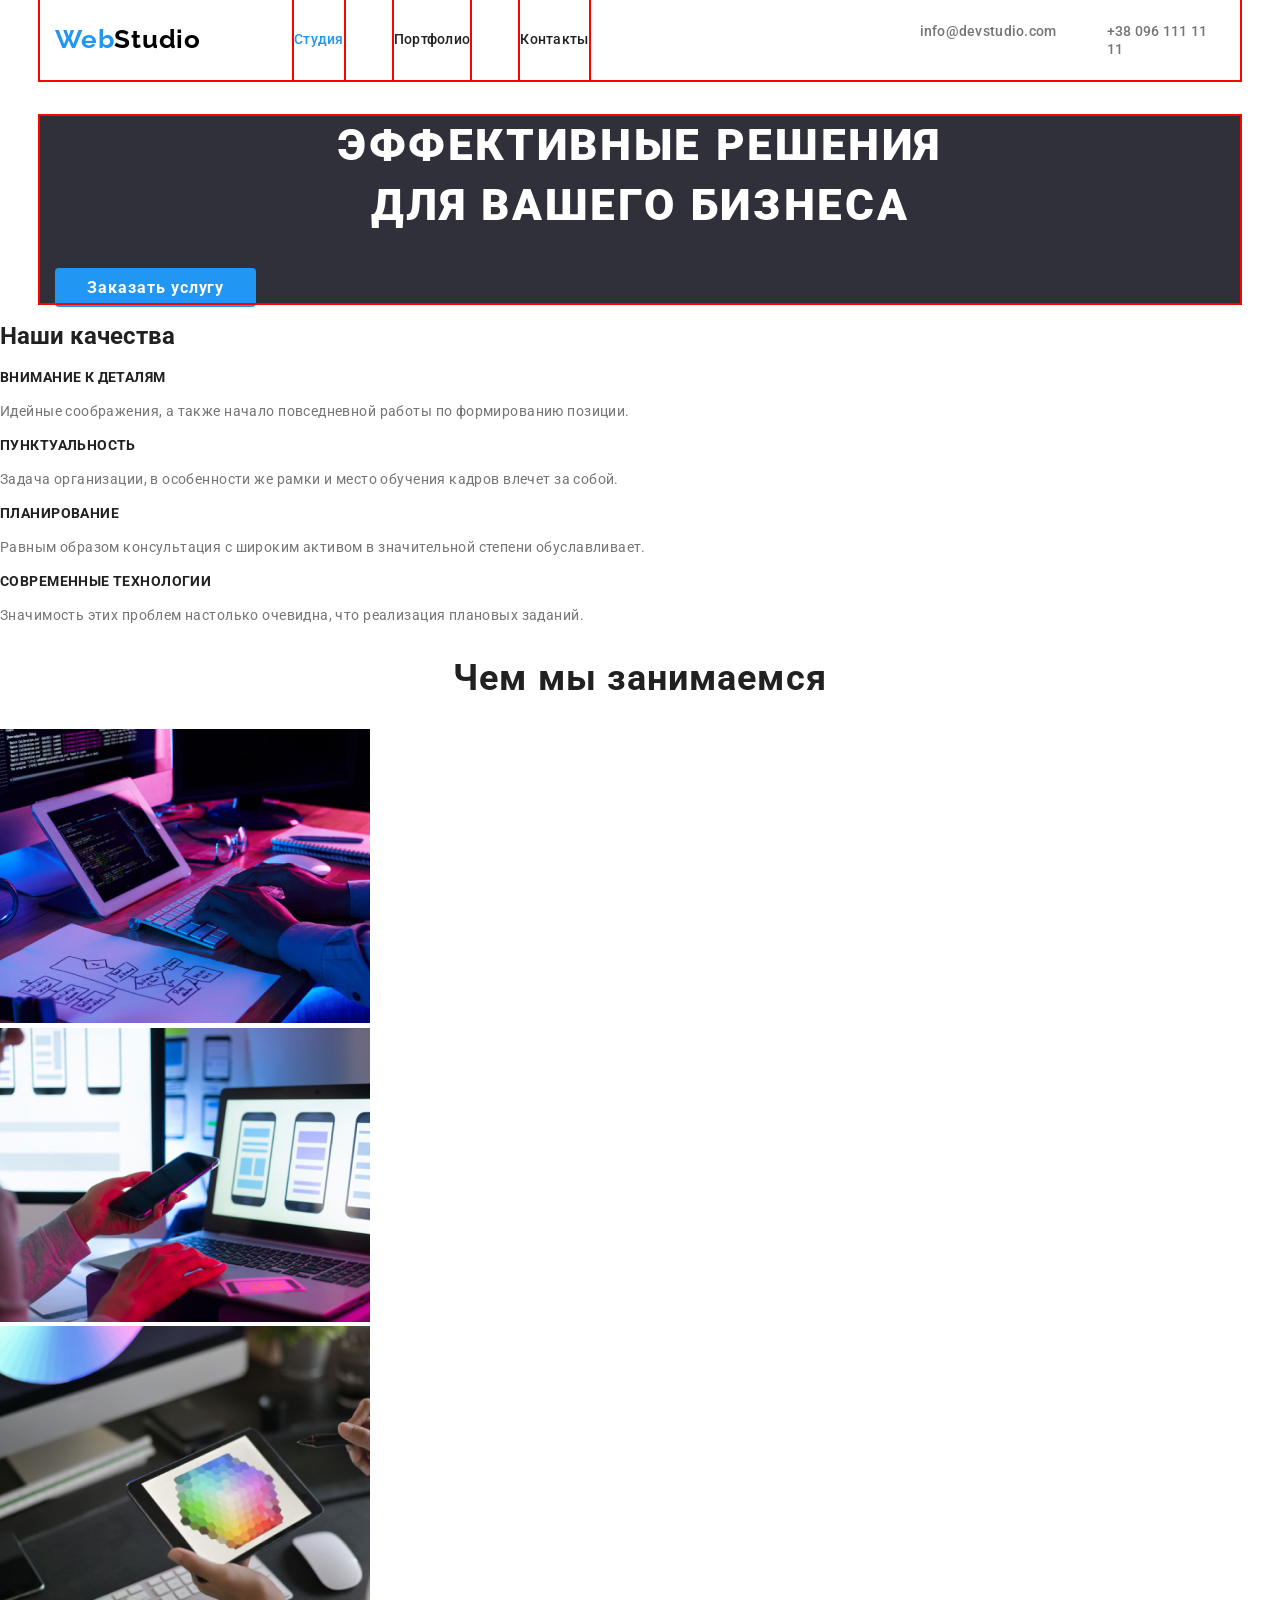
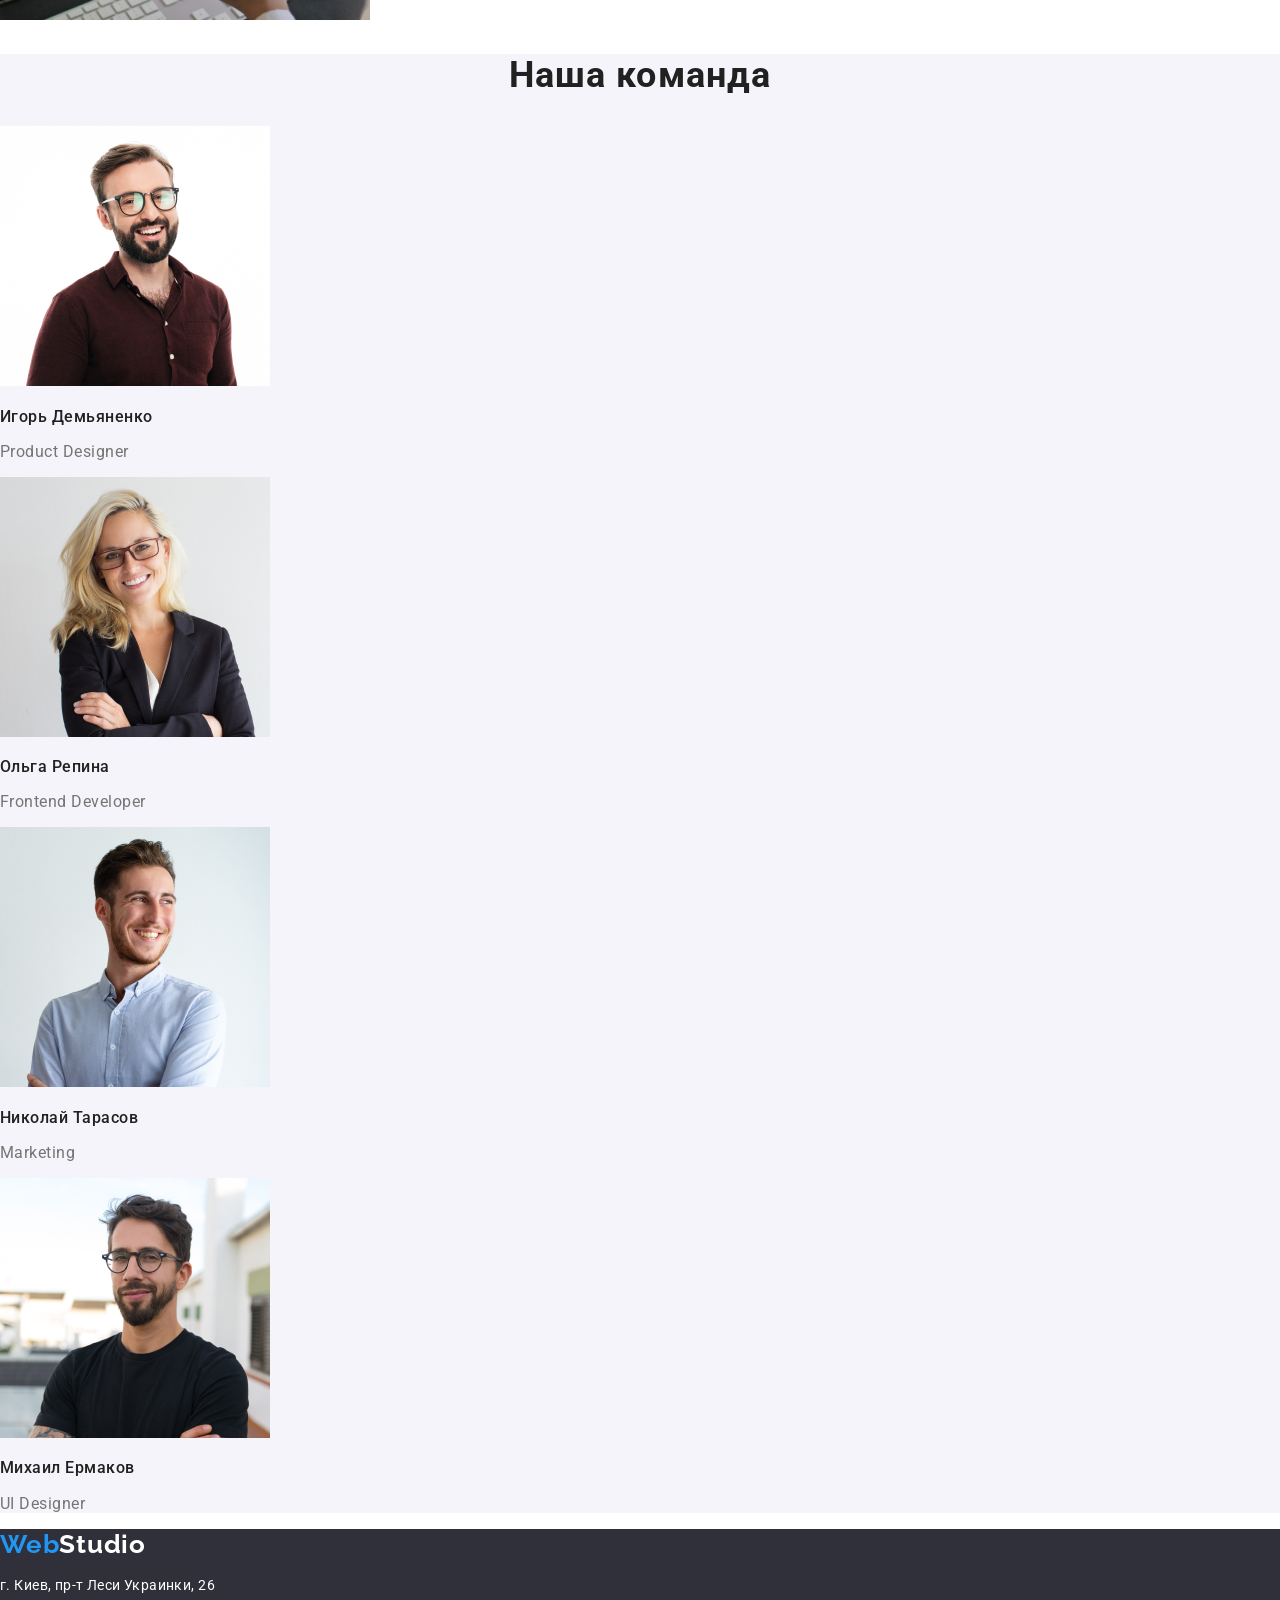
==== index.html @ 41e8e518 "added header flex" ====
<!DOCTYPE html>
<html lang="ru">
<head>
    <meta charset="UTF-8">
    <meta name="viewport" content="width=device-width, initial-scale=1.0">
    <link href="https://fonts.googleapis.com/css2?family=Raleway:wght@700&family=Roboto:wght@400;500;700;900&display=swap" rel="stylesheet">
    <link rel="stylesheet" href="https://cdnjs.cloudflare.com/ajax/libs/modern-normalize/1.0.0/modern-normalize.min.css" integrity="sha512-ISS7cAi1PEhQ8jnbJpJZMd29NlhNj4AWYyLOSp2CE/CsHxTCu+r+t0D2yoJudVrd0/8fTVPUVDzY5Tvli75u/g==" crossorigin="anonymous" />
    <link rel="stylesheet" href="./css/styles.css">
    <title>Document</title>
</head>
<body>
    <header>
        <div class="container main-nav">
            <nav class="site-nav">
                <a href="" class="logo">Web<span>Studio</span></a>
                <ul class="site-nav-list">
                    <li class="site-nav-item">
                        <a href="" class="link current">Студия</a>
                    </li>
                    <li class="site-nav-item">
                        <a href="./portfolio.html" class="link">Портфолио</a>
                    </li>
                    <li class="site-nav-item">
                        <a href="" class="link">Контакты</a>
                    </li>
                </ul>
            </nav>
            <address class="address-header">
                <ul class="address-list">
                    <li class="item">
                        <a href="mailto:info@devstudio.com" class="link">info@devstudio.com</a>
                    </li>
                    <li class="item">
                        <a href="tel:+380961111111" class="link">+38 096 111 11 11</a>
                    </li>
                </ul>
            </address>
        </div>
    </header>
    <main>
        <section class="hero container">
            <h1 class="hero-title">Эффективные решения <br/> для вашего бизнеса</h1>
            <a href="" class="hero-link">Заказать услугу</a>
        </section>
        <section class="features">
            <!-- заголовок потом сделаем невидимым -->
            <h2>Наши качества</h2>
            <ul class="features-list">
                <li>
                    <h3>Внимание к деталям</h3>
                    <p>Идейные соображения, а также начало повседневной работы по формированию позиции.</p>
                </li>
                <li>
                    <h3>Пунктуальность</h3>
                    <p>Задача организации, в особенности же рамки и место обучения кадров влечет за собой.</p>
                </li>
                <li>
                    <h3>Планирование</h3>
                    <p>Равным образом консультация с широким активом в значительной степени обуславливает.</p>
                </li>
                <li>
                    <h3>Современные технологии</h3>
                    <p>Значимость этих проблем настолько очевидна, что реализация плановых заданий.</p>
                </li>
            </ul>
        </section>
        <section class="works">
            <h2 class="works-title">Чем мы занимаемся</h2>
            <ul>
                <li>
                    <img src="./images/indeximg/img.jpg" alt="фото1" width="370">
                </li>
                <li>
                    <img src="./images/indeximg/img1.jpg" alt="фото2" width="370">
                </li>
                <li>
                    <img src="./images/indeximg/img2.jpg" alt="фото3" width="370">
                </li>
            </ul>
        </section>
        <section class="team">
            <h2 class="team-title">Наша команда</h2>
            <ul class="team-list">
                <li>
                    <img src="./images/indeximg/igor.jpg" alt="Игорь Демьяненко" width="270">
                    <h3>Игорь Демьяненко</h3>
                    <p>Product Designer</p>
                </li>
                <li>
                    <img src="./images/indeximg/olga.jpg" alt="Ольга Репина" width="270">
                    <h3>Ольга Репина</h3>
                    <p>Frontend Developer</p>
                </li>
                <li>
                    <img src="./images/indeximg/nikolay.jpg" alt="Николай Тарасов" width="270">
                    <h3>Николай Тарасов</h3>
                    <p>Marketing</p>
                </li>
                <li>
                    <img src="./images/indeximg/mihail.jpg" alt="Михаил Ермаков" width="270">
                    <h3>Михаил Ермаков</h3>
                    <p>UI Designer</p>
                </li>
            </ul>
        </section>
    </main>
    <footer class="bottom">
        <a href="./index.html" class="logo">Web<span>Studio</span></a>
        <address class="adrs-list">
            <p>г. Киев, пр-т Леси Украинки, 26</p>
            <a href="mailto:info@example.com" class="link footer">info@example.com</a>
            <a href="tel:+380991111111" class="link footer">+38 099 111 11 11</a>
        </address>
    </footer>
</body>
</html>
---- css/styles.css ----
/* основной цвет #212121 */

/* вторичный цвет #757575 */

/* белый цвет #FFFFFF */

/* черный цвет #000000 */

/* акцент #2196F3 */

/* адресс в футере rgba(255, 255, 255, 0.6) */

/* бекграунд футера и героя #2F303A */

/* вторичный бекграунд #F5F4FA */

:root {
    --primary-text-color: #212121;
    --secondary-text-color: #757575;
    --accent-color: #2196F3;
    --background-footer: #2F303A;
    --secondary-background: #F5F4FA;
    --white-color: #fff;
    --black-color: #000;
    --footer-address-color: rgba(255, 255, 255, 0.6);
}

body {
    background: var(--white-color);
    color: var(--primary-text-color);
    font-family: 'Roboto', sans-serif;
}

a {
    text-decoration: none;
}

ul {
    margin: 0;
    padding: 0;
    list-style: none;
}

.container {
    margin-left: auto;
    margin-right: auto;
    padding-left: 15px;
    padding-right: 15px;
    width: 1200px;
    outline: 2px solid red;
}

/* СТУДИЯ */
/* Header */
/* .header {
    display: flex;
} */
.logo {
    color: #2196F3;
    font-family: 'Raleway', sans-serif;
    font-weight: 700;
    font-size: 26px;
    line-height: 1.2;
    letter-spacing: 0.03em;
}

.logo span {
    color: var(--black-color);
}

.main-nav,
.site-nav {
    display: flex;
    align-items: center;
}

.site-nav-list {
    margin-left: 93px;
}
.site-nav .link {
    color: var(--primary-text-color);
}

/* .site-nav-item {
    margin-right: 50px;
}

.site-nav-item:last-child {
    margin-right: 0px;
} */

.site-nav-item:not(:last-child) {
    margin-right: 50px;
}

.site-nav-list {
    display: flex;
    margin-left: 93px;
    font-weight: 500;
    font-size: 14px;
    line-height: 1.14;
    letter-spacing: 0.02em;
}

.site-nav-list .link {
    display: block;
    padding-top: 32px;
    padding-bottom: 32px;
    outline: 2px solid red;
}

.site-nav-list .link.current,
.site-nav-list .link:hover,
.site-nav-list .link:focus {
    color: var(--accent-color);
}

.address-header,
.address-list {
    display: flex;
}

.address-list {
    margin-left: 331px;
    padding-left: 0;
}

.address-list .item + .item {
    margin-left: 50px;
}

.address-list .link {
    color: var(--secondary-text-color);
    font-style: normal;
    font-weight: 500;
    font-size: 14px;
    line-height: 16px;
    letter-spacing: 0.02em;
}

.address-list .link:hover,
.address-list .link:focus {
    color: var(--accent-color);
}
/* Hero */
.hero {
    background: #2F303A;;
}
.hero-title {
    color: var(--white-color);
    font-weight: 900;
    font-size: 44px;
    line-height: 1.36;
    text-align: center;
    letter-spacing: 0.06em;
    text-transform: uppercase;
}
.hero-link {
    border-radius: 4px;
    padding: 10px 32px;
    color: var(--white-color);
    background: #2196F3;
    font-weight: 700;
    font-size: 16px;
    line-height: 1.9;
    text-align: center;
    letter-spacing: 0.06em;
}
/* Features */
.features-list h3 {
    font-weight: 700;
    font-size: 14px;
    line-height: 1.14;
    letter-spacing: 0.03em;
    text-transform: uppercase;
}
.features-list p {
    color: var(--secondary-text-color);
    font-weight: 400;
    font-size: 14px;
    line-height: 1.7;
    letter-spacing: 0.03em;
}
/* Works and Team */
.works-title,
.team-title {
    font-weight: 700;
    font-size: 36px;
    line-height: 1.17;
    text-align: center;
    letter-spacing: 0.03em;
}

.team {
    background: var(--secondary-background);
}
.team-list h3 {
    font-weight: 500;
    font-size: 16px;
    line-height: 1.2;
    letter-spacing: 0.03em;
}
.team-list p {
    color: var(--secondary-text-color);
    font-weight: 400;
    font-size: 16px;
    line-height: 19px;
    letter-spacing: 0.03em;
}

 /*Footer  */
 .bottom {
    background: var(--background-footer);
 }
 .bottom span {
     color: var(--white-color);
 }
 .adrs-list p {
    color: var(--white-color);
    font-style: normal;
    font-weight: 400;
    font-size: 14px;
    line-height: 1.7;    
    letter-spacing: 0.03em;    
 }
 .adrs-list .footer {
    color: var(--footer-address-color);
    font-style: normal;
    font-weight: 500;
    font-size: 14px;
    line-height: 16px;
    letter-spacing: 0.02em;
}
.adrs-list .link:hover,
.adrs-list .link:focus {
    color: var(--accent-color);
}

/* ПОРТФОЛИО */
.link-button {
    font-family: inherit;
    font-weight: 500;
    font-size: 16px;
    line-height: 1.6;
    text-align: center;
    letter-spacing: 0.03em;
}

.link-button:hover,
.link-button:focus {
    background: var(--accent-color);
    color: var(--white-color);
}

/* .project-title {
    color: var(--primary-text-color);
    font-weight: 700;
    font-size: 18px;
    line-height: 2;
    letter-spacing: 0.06em;
}

.project-type {
    color: var(--secondary-text-color);
    font-weight: 400;
    font-size: 16px;
    line-height: 1.9;
    letter-spacing: 0.03em;
} */

.project-item h2 {
    color: var(--primary-text-color);
    font-weight: 700;
    font-size: 18px;
    line-height: 2;
    letter-spacing: 0.06em;
}

.project-item p {
    color: var(--secondary-text-color);
    font-weight: 400;
    font-size: 16px;
    line-height: 1.9;
    letter-spacing: 0.03em;
}
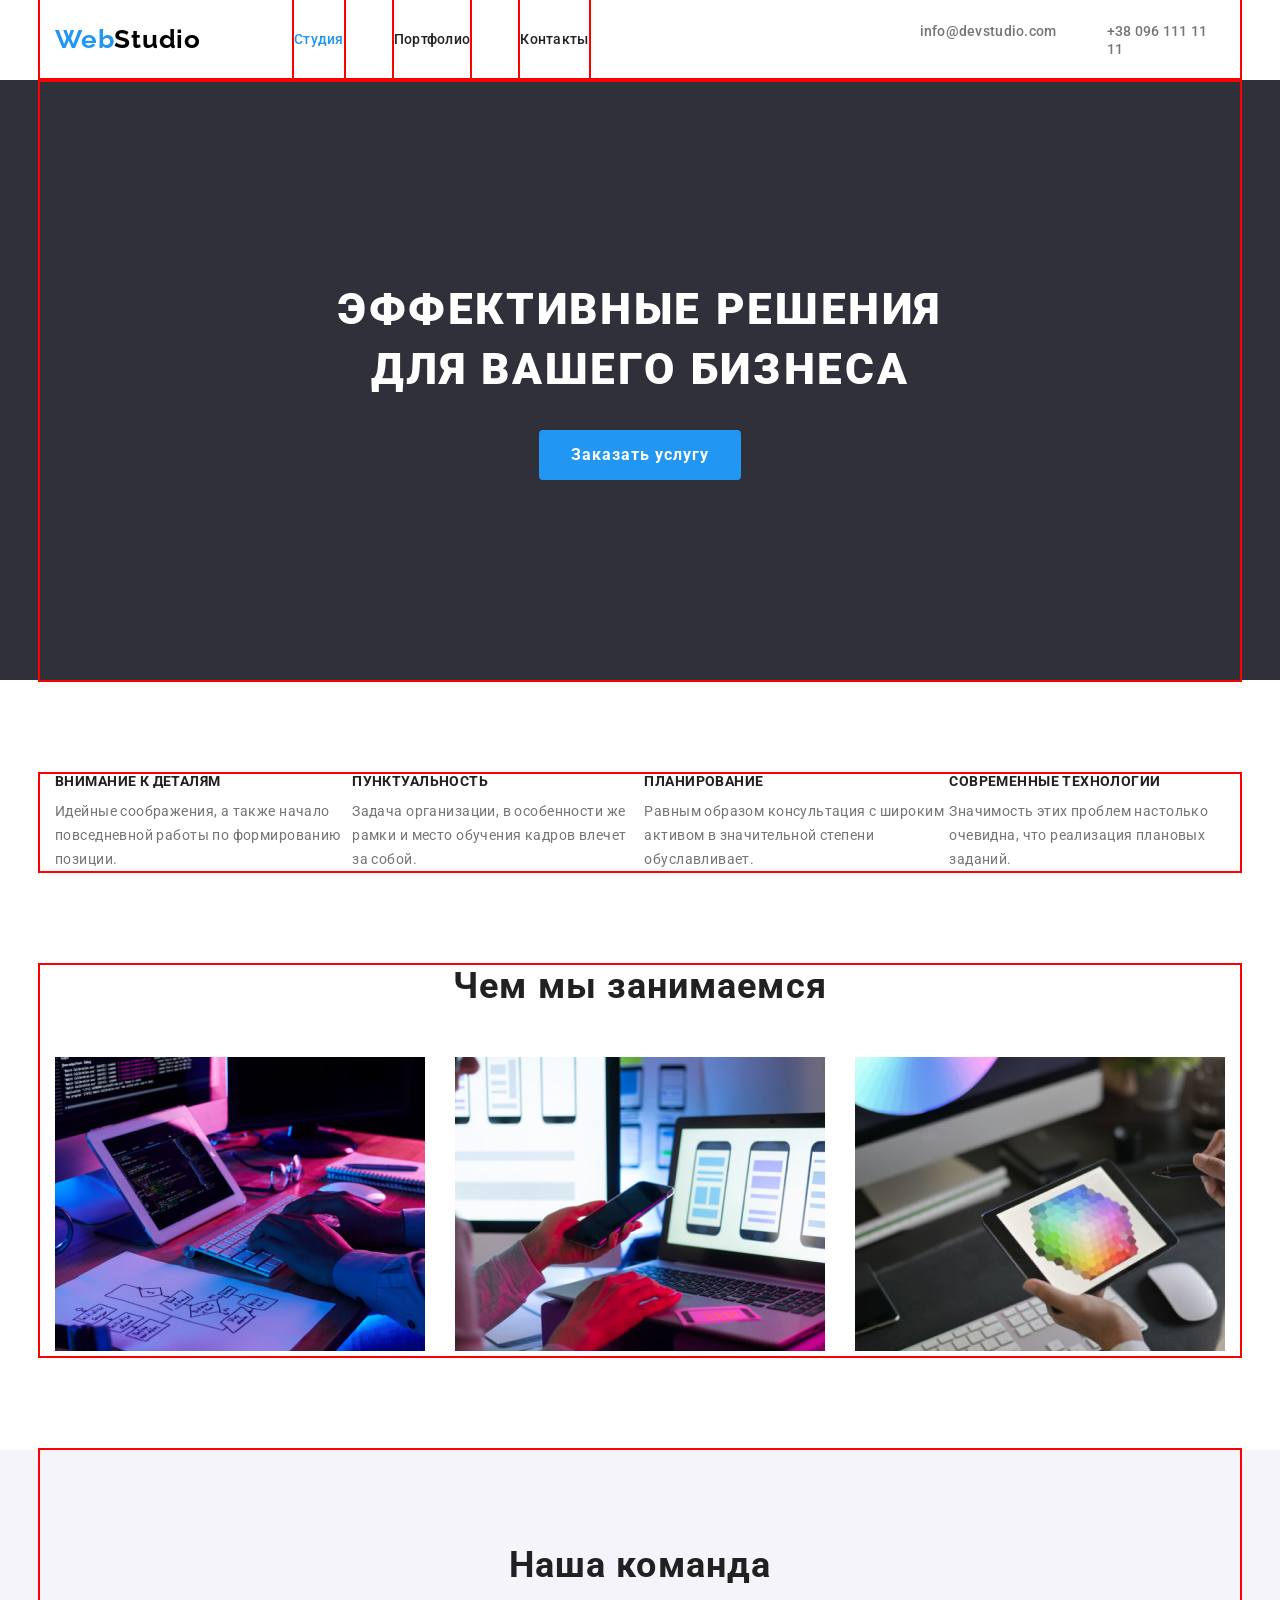
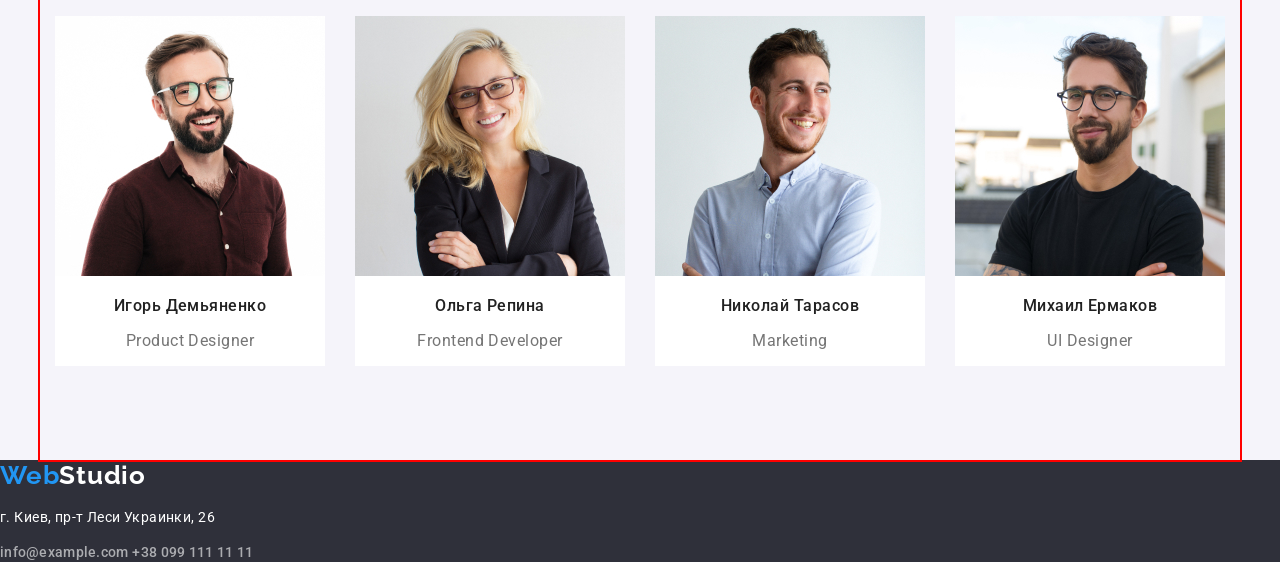
==== commit 5bd1188c: "added flex to studio" ====
--- a/index.html
+++ b/index.html
@@ -38,70 +38,78 @@
         </div>
     </header>
     <main>
-        <section class="hero container">
-            <h1 class="hero-title">Эффективные решения <br/> для вашего бизнеса</h1>
-            <a href="" class="hero-link">Заказать услугу</a>
+        <section class="page-hero" >
+            <div class="hero container">
+                <h1 class="hero-title">Эффективные решения <br/> для вашего бизнеса</h1>
+                <a href="" class="hero-link">Заказать услугу</a>
+            </div>
         </section>
         <section class="features">
+            <div class="container">
             <!-- заголовок потом сделаем невидимым -->
-            <h2>Наши качества</h2>
-            <ul class="features-list">
-                <li>
-                    <h3>Внимание к деталям</h3>
-                    <p>Идейные соображения, а также начало повседневной работы по формированию позиции.</p>
-                </li>
-                <li>
-                    <h3>Пунктуальность</h3>
-                    <p>Задача организации, в особенности же рамки и место обучения кадров влечет за собой.</p>
-                </li>
-                <li>
-                    <h3>Планирование</h3>
-                    <p>Равным образом консультация с широким активом в значительной степени обуславливает.</p>
-                </li>
-                <li>
-                    <h3>Современные технологии</h3>
-                    <p>Значимость этих проблем настолько очевидна, что реализация плановых заданий.</p>
-                </li>
-            </ul>
+                <!-- <h2>Наши качества</h2> -->
+                <ul class="features-list">
+                    <li class="feature-item">
+                        <h3>Внимание к деталям</h3>
+                        <p>Идейные соображения, а также начало повседневной работы по формированию позиции.</p>
+                    </li>
+                    <li class="feature-item">
+                        <h3>Пунктуальность</h3>
+                        <p>Задача организации, в особенности же рамки и место обучения кадров влечет за собой.</p>
+                    </li>
+                    <li class="feature-item">
+                        <h3>Планирование</h3>
+                        <p>Равным образом консультация с широким активом в значительной степени обуславливает.</p>
+                    </li>
+                    <li class="feature-item">
+                        <h3>Современные технологии</h3>
+                        <p>Значимость этих проблем настолько очевидна, что реализация плановых заданий.</p>
+                    </li>
+                </ul>
+            </div>
         </section>
         <section class="works">
-            <h2 class="works-title">Чем мы занимаемся</h2>
-            <ul>
-                <li>
-                    <img src="./images/indeximg/img.jpg" alt="фото1" width="370">
-                </li>
-                <li>
-                    <img src="./images/indeximg/img1.jpg" alt="фото2" width="370">
-                </li>
-                <li>
-                    <img src="./images/indeximg/img2.jpg" alt="фото3" width="370">
-                </li>
-            </ul>
+            <div class="container">
+                <h2 class="works-title">Чем мы занимаемся</h2>
+                <ul class="works-list">
+                    <li class="work-item">
+                        <img src="./images/indeximg/img.jpg" alt="фото1" width="370">
+                    </li>
+                    <li class="work-item">
+                        <img src="./images/indeximg/img1.jpg" alt="фото2" width="370">
+                    </li>
+                    <li class="work-item">
+                        <img src="./images/indeximg/img2.jpg" alt="фото3" width="370">
+                    </li>
+                </ul>
+            </div>
         </section>
         <section class="team">
-            <h2 class="team-title">Наша команда</h2>
-            <ul class="team-list">
-                <li>
-                    <img src="./images/indeximg/igor.jpg" alt="Игорь Демьяненко" width="270">
-                    <h3>Игорь Демьяненко</h3>
-                    <p>Product Designer</p>
-                </li>
-                <li>
-                    <img src="./images/indeximg/olga.jpg" alt="Ольга Репина" width="270">
-                    <h3>Ольга Репина</h3>
-                    <p>Frontend Developer</p>
-                </li>
-                <li>
-                    <img src="./images/indeximg/nikolay.jpg" alt="Николай Тарасов" width="270">
-                    <h3>Николай Тарасов</h3>
-                    <p>Marketing</p>
-                </li>
-                <li>
-                    <img src="./images/indeximg/mihail.jpg" alt="Михаил Ермаков" width="270">
-                    <h3>Михаил Ермаков</h3>
-                    <p>UI Designer</p>
-                </li>
-            </ul>
+            <div class="container">
+                <h2 class="team-title">Наша команда</h2>
+                <ul class="team-list">
+                    <li class="team-item">
+                        <img src="./images/indeximg/igor.jpg" alt="Игорь Демьяненко" width="270">
+                        <h3>Игорь Демьяненко</h3>
+                        <p>Product Designer</p>
+                    </li>
+                    <li class="team-item">
+                        <img src="./images/indeximg/olga.jpg" alt="Ольга Репина" width="270">
+                        <h3>Ольга Репина</h3>
+                        <p>Frontend Developer</p>
+                    </li>
+                    <li class="team-item">
+                        <img src="./images/indeximg/nikolay.jpg" alt="Николай Тарасов" width="270">
+                        <h3>Николай Тарасов</h3>
+                        <p>Marketing</p>
+                    </li>
+                    <li class="team-item">
+                        <img src="./images/indeximg/mihail.jpg" alt="Михаил Ермаков" width="270">
+                        <h3>Михаил Ермаков</h3>
+                        <p>UI Designer</p>
+                    </li>
+                </ul>
+            </div>
         </section>
     </main>
     <footer class="bottom">
--- a/css/styles.css
+++ b/css/styles.css
@@ -143,19 +143,25 @@
     color: var(--accent-color);
 }
 /* Hero */
+.page-hero {
+    background: #2F303A;
+    text-align: center;
+}
 .hero {
-    background: #2F303A;;
+    padding: 200px 0;
 }
 .hero-title {
+    margin: 0;
     color: var(--white-color);
     font-weight: 900;
     font-size: 44px;
     line-height: 1.36;
-    text-align: center;
     letter-spacing: 0.06em;
     text-transform: uppercase;
 }
 .hero-link {
+    display: inline-block;
+    margin-top: 30px;
     border-radius: 4px;
     padding: 10px 32px;
     color: var(--white-color);
@@ -163,11 +169,26 @@
     font-weight: 700;
     font-size: 16px;
     line-height: 1.9;
-    text-align: center;
     letter-spacing: 0.06em;
 }
 /* Features */
+/* .container h2 {
+    margin-top: 0;
+} */
+.features {
+    padding-top: 94px;
+    padding-bottom: 94px;
+}
+.features-list {
+    display: flex;
+    justify-content: space-between;
+}
+.features-item {
+    width: 270px;
+}
 .features-list h3 {
+    margin-top: 0;
+    margin-bottom: 10px;
     font-weight: 700;
     font-size: 14px;
     line-height: 1.14;
@@ -175,30 +196,55 @@
     text-transform: uppercase;
 }
 .features-list p {
+    margin-top: 0;
+    margin-bottom: 0;
+
     color: var(--secondary-text-color);
     font-weight: 400;
     font-size: 14px;
     line-height: 1.7;
     letter-spacing: 0.03em;
 }
-/* Works and Team */
-.works-title,
-.team-title {
+/* Works */
+.works-title {
+    margin-top: 0;
+    margin-bottom: 50px;
     font-weight: 700;
     font-size: 36px;
     line-height: 1.17;
     text-align: center;
     letter-spacing: 0.03em;
 }
-
+.works-list {
+    display: flex;
+    justify-content: space-between;
+}
+.team-title {
+    margin-top: 0;
+    padding-top: 94px;
+    font-weight: 700;
+    font-size: 36px;
+    line-height: 1.17;
+    text-align: center;
+    letter-spacing: 0.03em;
+}
+
+/* Team */
 .team {
+    margin-top: 94px;
     background: var(--secondary-background);
 }
+.team-list{
+    display: flex;
+    justify-content: space-between;
+    padding-bottom: 94px;
+}
 .team-list h3 {
     font-weight: 500;
     font-size: 16px;
     line-height: 1.2;
     letter-spacing: 0.03em;
+    text-align: center;
 }
 .team-list p {
     color: var(--secondary-text-color);
@@ -206,6 +252,10 @@
     font-size: 16px;
     line-height: 19px;
     letter-spacing: 0.03em;
+    text-align: center;
+}
+.team-item {
+    background: var(--white-color);
 }
 
  /*Footer  */
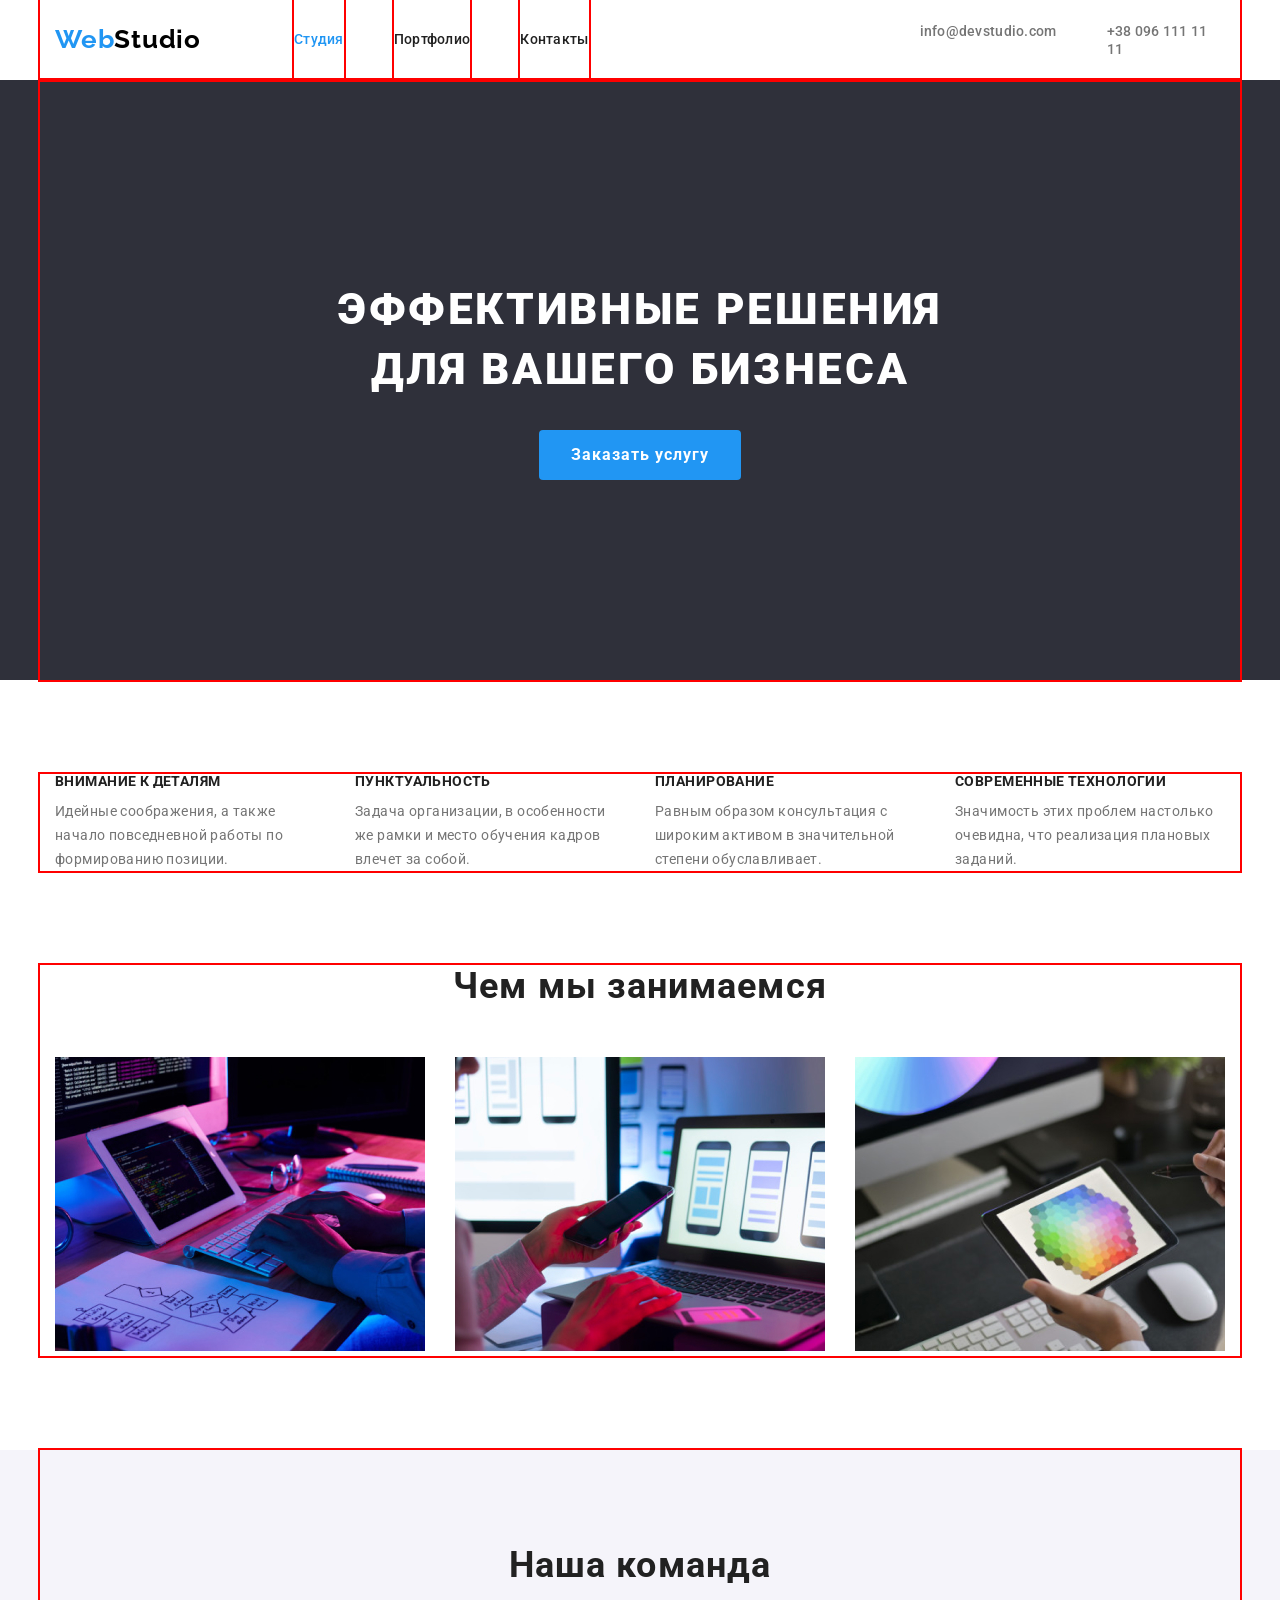
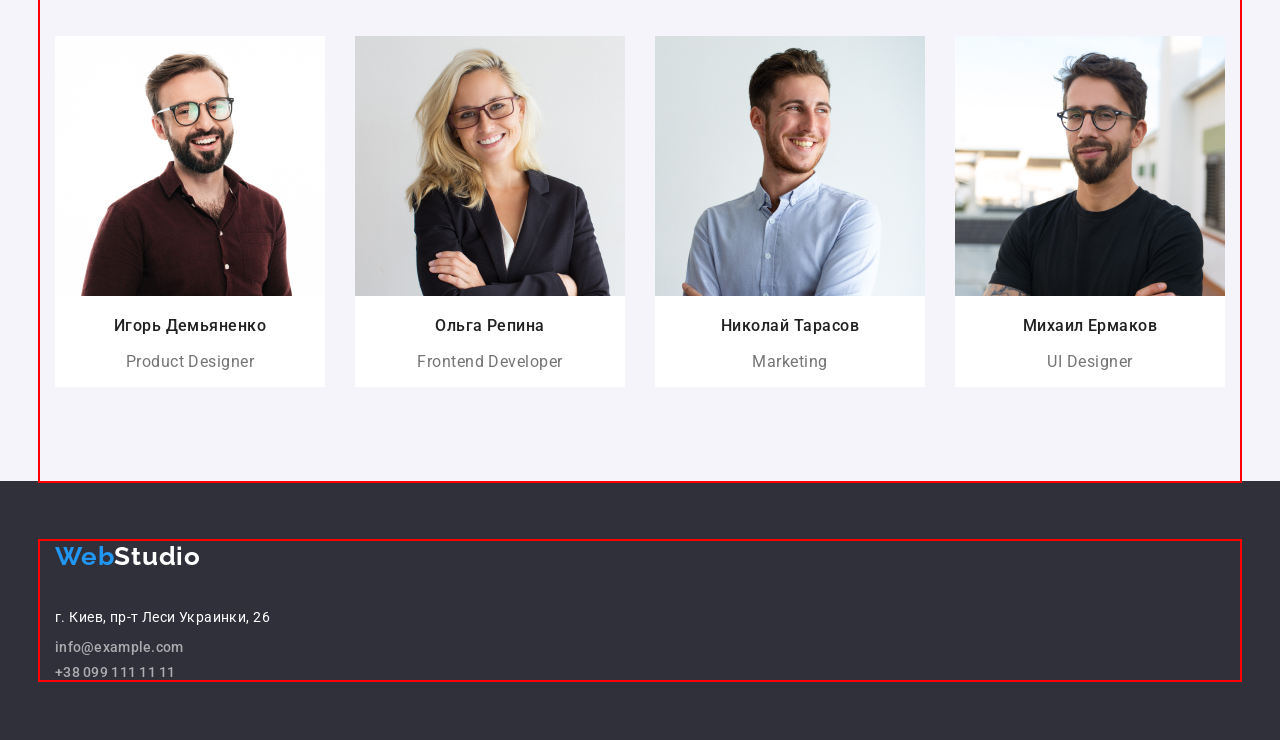
==== commit 8d8cb12b: "added flex to studio" ====
--- a/index.html
+++ b/index.html
@@ -49,19 +49,19 @@
             <!-- заголовок потом сделаем невидимым -->
                 <!-- <h2>Наши качества</h2> -->
                 <ul class="features-list">
-                    <li class="feature-item">
+                    <li class="features-item">
                         <h3>Внимание к деталям</h3>
                         <p>Идейные соображения, а также начало повседневной работы по формированию позиции.</p>
                     </li>
-                    <li class="feature-item">
+                    <li class="features-item">
                         <h3>Пунктуальность</h3>
                         <p>Задача организации, в особенности же рамки и место обучения кадров влечет за собой.</p>
                     </li>
-                    <li class="feature-item">
+                    <li class="features-item">
                         <h3>Планирование</h3>
                         <p>Равным образом консультация с широким активом в значительной степени обуславливает.</p>
                     </li>
-                    <li class="feature-item">
+                    <li class="features-item">
                         <h3>Современные технологии</h3>
                         <p>Значимость этих проблем настолько очевидна, что реализация плановых заданий.</p>
                     </li>
@@ -113,12 +113,14 @@
         </section>
     </main>
     <footer class="bottom">
-        <a href="./index.html" class="logo">Web<span>Studio</span></a>
-        <address class="adrs-list">
-            <p>г. Киев, пр-т Леси Украинки, 26</p>
-            <a href="mailto:info@example.com" class="link footer">info@example.com</a>
-            <a href="tel:+380991111111" class="link footer">+38 099 111 11 11</a>
-        </address>
+        <div class="container">
+            <a href="./index.html" class="logo">Web<span>Studio</span></a>
+            <address class="adrs-list">
+                <p>г. Киев, пр-т Леси Украинки, 26</p>
+                <a href="mailto:info@example.com" class="adrs-link mail">info@example.com</a>
+                <a href="tel:+380991111111" class="adrs-link">+38 099 111 11 11</a>
+            </address>
+        </div>
     </footer>
 </body>
 </html>
--- a/css/styles.css
+++ b/css/styles.css
@@ -219,21 +219,23 @@
     display: flex;
     justify-content: space-between;
 }
-.team-title {
-    margin-top: 0;
-    padding-top: 94px;
-    font-weight: 700;
-    font-size: 36px;
-    line-height: 1.17;
-    text-align: center;
-    letter-spacing: 0.03em;
-}
+
 
 /* Team */
 .team {
     margin-top: 94px;
     background: var(--secondary-background);
 }
+.team-title {
+    margin-top: 0;
+    margin-bottom: 50px;
+    padding-top: 94px;
+    font-weight: 700;
+    font-size: 36px;
+    line-height: 1.17;
+    text-align: center;
+    letter-spacing: 0.03em;
+}
 .team-list{
     display: flex;
     justify-content: space-between;
@@ -261,11 +263,20 @@
  /*Footer  */
  .bottom {
     background: var(--background-footer);
+    padding-top: 60px;
+    padding-bottom: 60px;
  }
+ 
  .bottom span {
-     color: var(--white-color);
+    color: var(--white-color);
+ }
+ .adrs-list {
+    display: flex;
+    flex-direction: column;
+    margin-top: 20px;
  }
  .adrs-list p {
+    margin-bottom: 0;
     color: var(--white-color);
     font-style: normal;
     font-weight: 400;
@@ -273,7 +284,7 @@
     line-height: 1.7;    
     letter-spacing: 0.03em;    
  }
- .adrs-list .footer {
+ .adrs-link {
     color: var(--footer-address-color);
     font-style: normal;
     font-weight: 500;
@@ -281,8 +292,12 @@
     line-height: 16px;
     letter-spacing: 0.02em;
 }
-.adrs-list .link:hover,
-.adrs-list .link:focus {
+.mail {
+    margin-top: 9px;
+    margin-bottom: 9px;
+}
+.adrs-link:hover,
+.adrs-link:focus {
     color: var(--accent-color);
 }
 
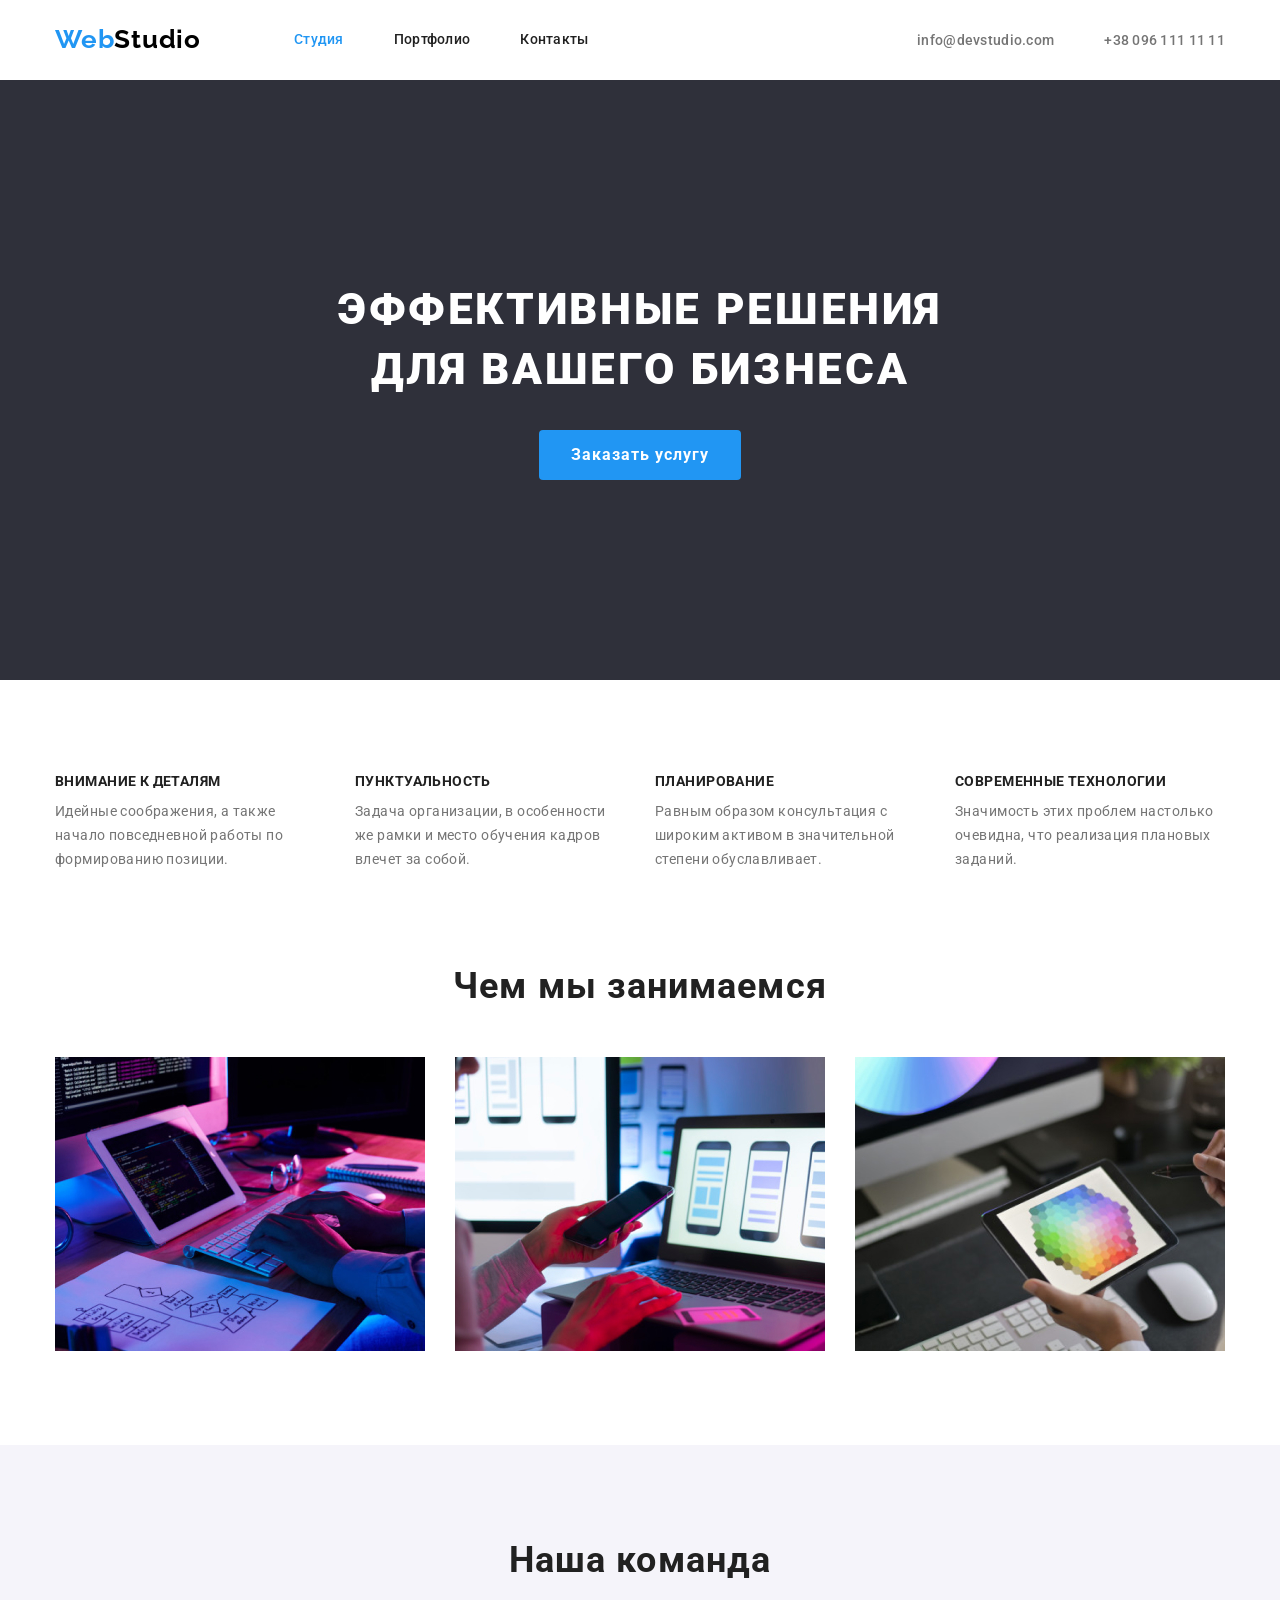
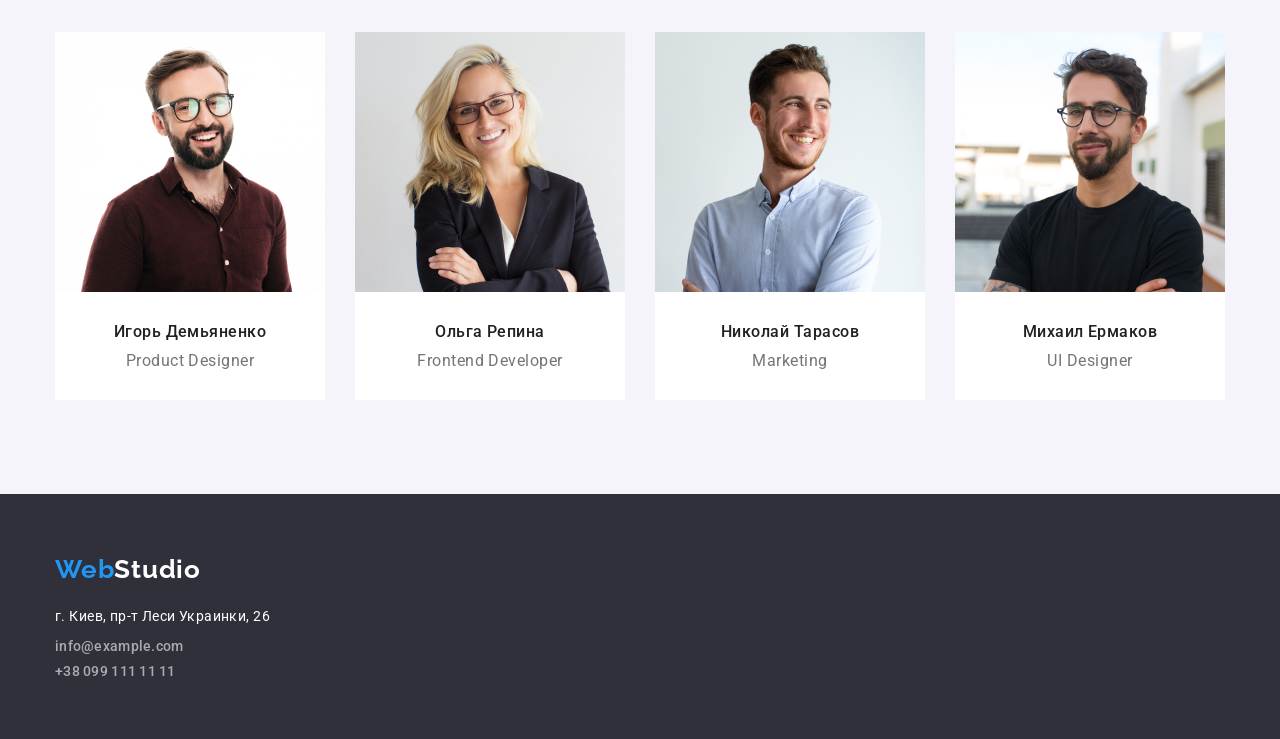
==== commit 117dfe08: "fixed mistakes" ====
--- a/index.html
+++ b/index.html
@@ -90,23 +90,31 @@
                 <ul class="team-list">
                     <li class="team-item">
                         <img src="./images/indeximg/igor.jpg" alt="Игорь Демьяненко" width="270">
-                        <h3>Игорь Демьяненко</h3>
-                        <p>Product Designer</p>
+                        <div class="team-name">
+                            <h3>Игорь Демьяненко</h3>
+                            <p>Product Designer</p>
+                        </div>
                     </li>
                     <li class="team-item">
                         <img src="./images/indeximg/olga.jpg" alt="Ольга Репина" width="270">
-                        <h3>Ольга Репина</h3>
-                        <p>Frontend Developer</p>
+                        <div class="team-name">
+                            <h3>Ольга Репина</h3>
+                            <p>Frontend Developer</p>
+                        </div>
                     </li>
                     <li class="team-item">
                         <img src="./images/indeximg/nikolay.jpg" alt="Николай Тарасов" width="270">
-                        <h3>Николай Тарасов</h3>
-                        <p>Marketing</p>
+                        <div class="team-name">
+                            <h3>Николай Тарасов</h3>
+                            <p>Marketing</p>
+                        </div>
                     </li>
                     <li class="team-item">
                         <img src="./images/indeximg/mihail.jpg" alt="Михаил Ермаков" width="270">
-                        <h3>Михаил Ермаков</h3>
-                        <p>UI Designer</p>
+                        <div class="team-name">
+                            <h3>Михаил Ермаков</h3>
+                            <p>UI Designer</p>
+                        </div>
                     </li>
                 </ul>
             </div>
@@ -116,9 +124,9 @@
         <div class="container">
             <a href="./index.html" class="logo">Web<span>Studio</span></a>
             <address class="adrs-list">
-                <p>г. Киев, пр-т Леси Украинки, 26</p>
-                <a href="mailto:info@example.com" class="adrs-link mail">info@example.com</a>
-                <a href="tel:+380991111111" class="adrs-link">+38 099 111 11 11</a>
+                <p class="adrs-item">г. Киев, пр-т Леси Украинки, 26</p>
+                <a href="mailto:info@example.com" class="adrs-link adrs-item">info@example.com</a>
+                <a href="tel:+380991111111" class="adrs-link adrs-item">+38 099 111 11 11</a>
             </address>
         </div>
     </footer>
--- a/css/styles.css
+++ b/css/styles.css
@@ -41,20 +41,22 @@
     list-style: none;
 }
 
+img {
+    display: block;
+}
+
 .container {
     margin-left: auto;
     margin-right: auto;
     padding-left: 15px;
     padding-right: 15px;
     width: 1200px;
-    outline: 2px solid red;
-}
+    /* outline: 2px solid red; */
+}
+
 
 /* СТУДИЯ */
 /* Header */
-/* .header {
-    display: flex;
-} */
 .logo {
     color: #2196F3;
     font-family: 'Raleway', sans-serif;
@@ -77,6 +79,7 @@
 .site-nav-list {
     margin-left: 93px;
 }
+
 .site-nav .link {
     color: var(--primary-text-color);
 }
@@ -106,7 +109,7 @@
     display: block;
     padding-top: 32px;
     padding-bottom: 32px;
-    outline: 2px solid red;
+    /* outline: 2px solid red; */
 }
 
 .site-nav-list .link.current,
@@ -117,11 +120,12 @@
 
 .address-header,
 .address-list {
+    margin-left: auto;
     display: flex;
 }
 
 .address-list {
-    margin-left: 331px;
+    /* margin-left: 331px; */
     padding-left: 0;
 }
 
@@ -142,6 +146,7 @@
 .address-list .link:focus {
     color: var(--accent-color);
 }
+
 /* Hero */
 .page-hero {
     background: #2F303A;
@@ -171,21 +176,25 @@
     line-height: 1.9;
     letter-spacing: 0.06em;
 }
+
 /* Features */
-/* .container h2 {
-    margin-top: 0;
-} */
 .features {
     padding-top: 94px;
     padding-bottom: 94px;
 }
+
 .features-list {
     display: flex;
-    justify-content: space-between;
-}
+}
+    
 .features-item {
     width: 270px;
 }
+
+.features-item:not(:last-child) {
+    margin-right: 30px;
+}
+
 .features-list h3 {
     margin-top: 0;
     margin-bottom: 10px;
@@ -195,17 +204,22 @@
     letter-spacing: 0.03em;
     text-transform: uppercase;
 }
+
 .features-list p {
     margin-top: 0;
     margin-bottom: 0;
-
     color: var(--secondary-text-color);
     font-weight: 400;
     font-size: 14px;
     line-height: 1.7;
     letter-spacing: 0.03em;
 }
+
 /* Works */
+.works {
+padding-bottom: 94px;
+}
+
 .works-title {
     margin-top: 0;
     margin-bottom: 50px;
@@ -215,40 +229,55 @@
     text-align: center;
     letter-spacing: 0.03em;
 }
+
 .works-list {
     display: flex;
-    justify-content: space-between;
-}
-
+}
+
+.work-item:not(:last-child) {
+    margin-right: 30px;
+}
 
 /* Team */
 .team {
-    margin-top: 94px;
+    padding-top: 94px;
+    padding-bottom: 94px;
     background: var(--secondary-background);
 }
+
 .team-title {
     margin-top: 0;
     margin-bottom: 50px;
-    padding-top: 94px;
     font-weight: 700;
     font-size: 36px;
     line-height: 1.17;
     text-align: center;
     letter-spacing: 0.03em;
 }
+
 .team-list{
-    display: flex;
-    justify-content: space-between;
-    padding-bottom: 94px;
-}
-.team-list h3 {
+    display: flex;  
+}
+
+.team-name {
+    padding-top: 30px;
+    padding-bottom: 30px;
+
+}
+
+.team-name h3 {
+    margin-top: 0;
+    margin-bottom: 10px;
     font-weight: 500;
     font-size: 16px;
     line-height: 1.2;
     letter-spacing: 0.03em;
     text-align: center;
 }
-.team-list p {
+
+.team-name p {
+    margin-top: 0px;
+    margin-bottom: 0px;
     color: var(--secondary-text-color);
     font-weight: 400;
     font-size: 16px;
@@ -256,8 +285,13 @@
     letter-spacing: 0.03em;
     text-align: center;
 }
+
 .team-item {
     background: var(--white-color);
+}
+
+.team-item:not(:last-child) {
+    margin-right: 30px;
 }
 
  /*Footer  */
@@ -270,12 +304,15 @@
  .bottom span {
     color: var(--white-color);
  }
+
  .adrs-list {
     display: flex;
     flex-direction: column;
     margin-top: 20px;
  }
+
  .adrs-list p {
+    margin-top: 0;
     margin-bottom: 0;
     color: var(--white-color);
     font-style: normal;
@@ -284,6 +321,7 @@
     line-height: 1.7;    
     letter-spacing: 0.03em;    
  }
+
  .adrs-link {
     color: var(--footer-address-color);
     font-style: normal;
@@ -292,17 +330,46 @@
     line-height: 16px;
     letter-spacing: 0.02em;
 }
-.mail {
+
+/* .mail {
     margin-top: 9px;
     margin-bottom: 9px;
-}
+} */
+
 .adrs-link:hover,
 .adrs-link:focus {
     color: var(--accent-color);
 }
 
+.adrs-item:not(:first-child) {
+    margin-top: 9px;
+}
+
+
 /* ПОРТФОЛИО */
+.header-portfolio {
+    border-bottom: 1px solid rgba(236, 236, 236, 1);
+}
+
+.portfolio {
+    padding-top: 94px;
+    padding-bottom: 94px;
+}
+
+.button-list {
+    display: flex;
+    justify-content: center;
+    margin-bottom: 50px;
+}
+
+.button-item:not(:last-child){
+    margin-right: 8px;
+}
+
 .link-button {
+    padding: 6px 22px;
+    border: 0px;
+    border-radius: 4px;
     font-family: inherit;
     font-weight: 500;
     font-size: 16px;
@@ -317,7 +384,32 @@
     color: var(--white-color);
 }
 
-/* .project-title {
+.projects-list {
+    display: flex;
+    flex-wrap: wrap;
+}
+
+.project-element {
+    width: calc((100% - 60px) / 3);
+    margin-right: 30px;
+    margin-bottom: 30px;
+}
+
+.project-element:nth-child(3n) {
+    margin-right: 0;
+}
+.project-element:nth-last-child(-n + 3) {
+    margin-bottom: 0;
+}
+
+.project-item {
+    padding: 20px 24px;
+    border: 1px solid #EEEEEE;
+}
+
+.project-title {
+    margin-top: 0;
+    margin-bottom: 4px;
     color: var(--primary-text-color);
     font-weight: 700;
     font-size: 18px;
@@ -326,25 +418,11 @@
 }
 
 .project-type {
+    margin-top: 0;
+    margin-bottom: 0;
     color: var(--secondary-text-color);
     font-weight: 400;
     font-size: 16px;
     line-height: 1.9;
     letter-spacing: 0.03em;
-} */
-
-.project-item h2 {
-    color: var(--primary-text-color);
-    font-weight: 700;
-    font-size: 18px;
-    line-height: 2;
-    letter-spacing: 0.06em;
-}
-
-.project-item p {
-    color: var(--secondary-text-color);
-    font-weight: 400;
-    font-size: 16px;
-    line-height: 1.9;
-    letter-spacing: 0.03em;
-}+}
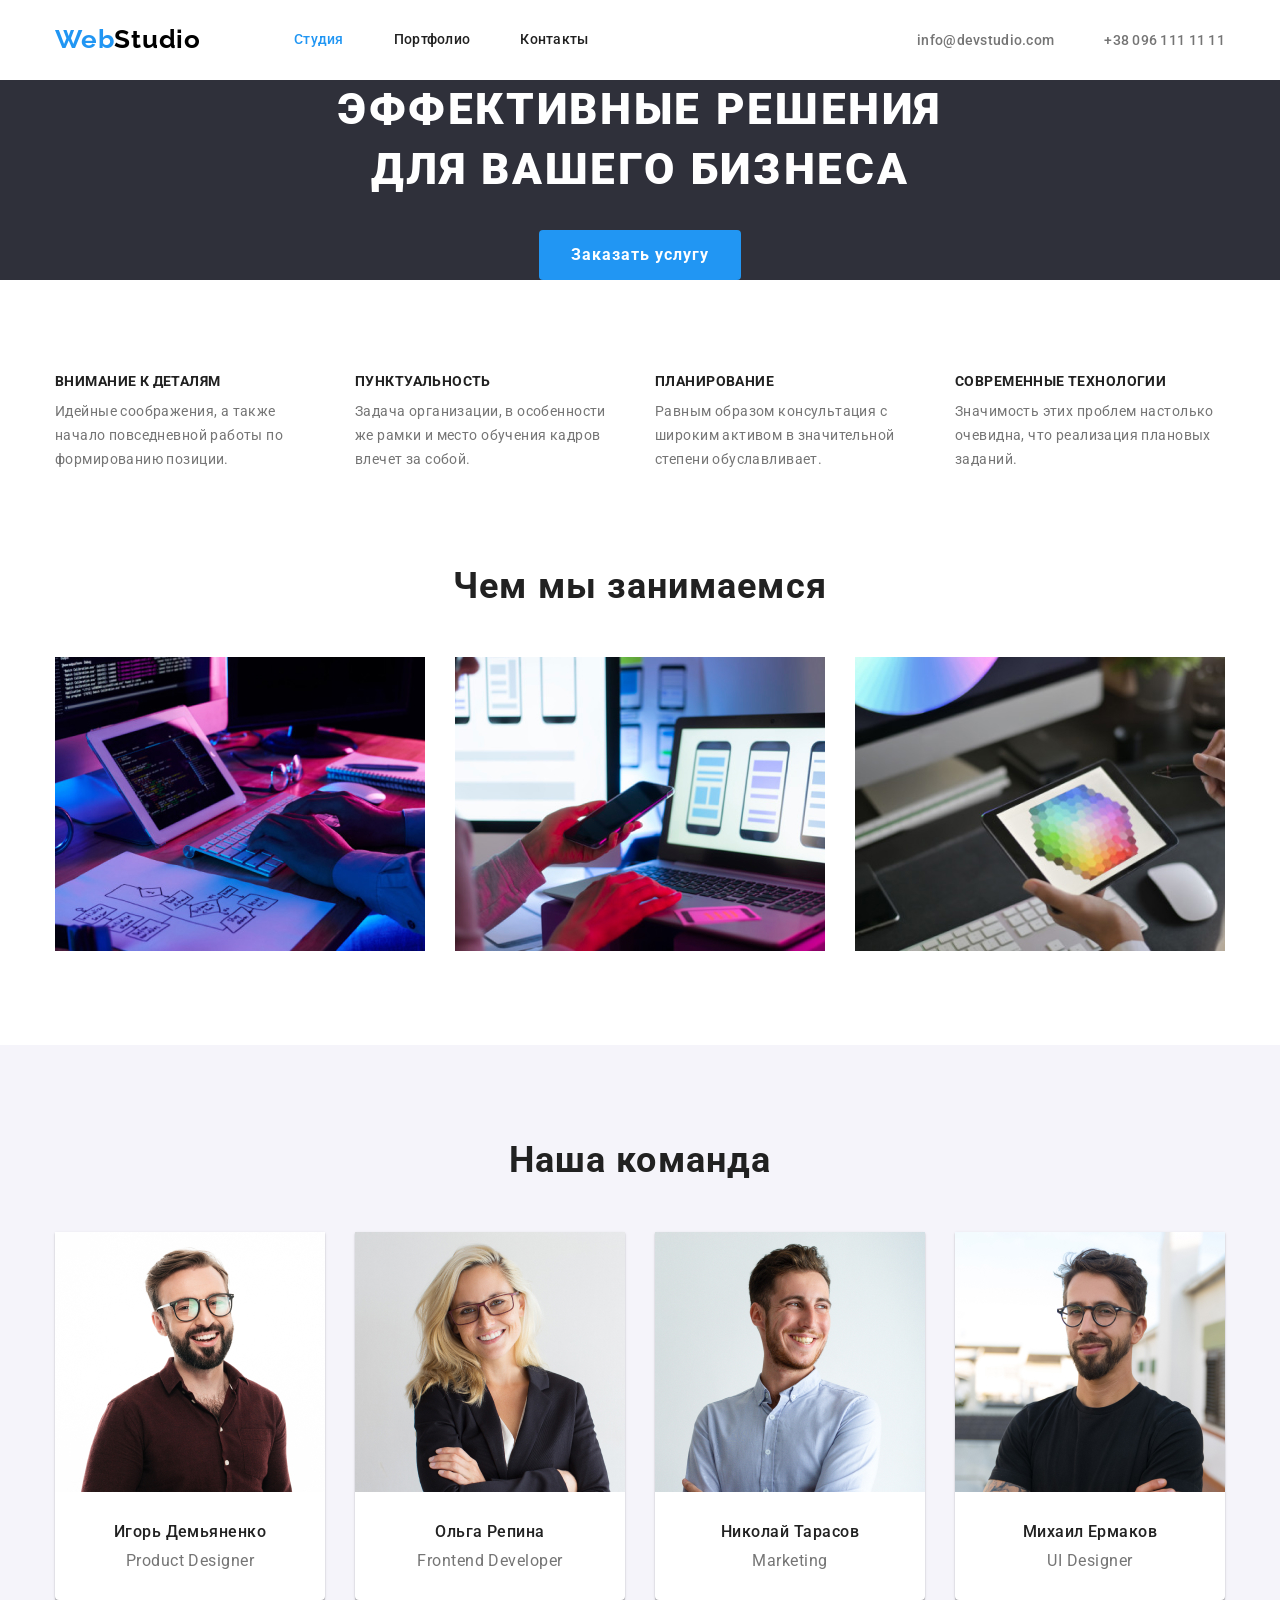
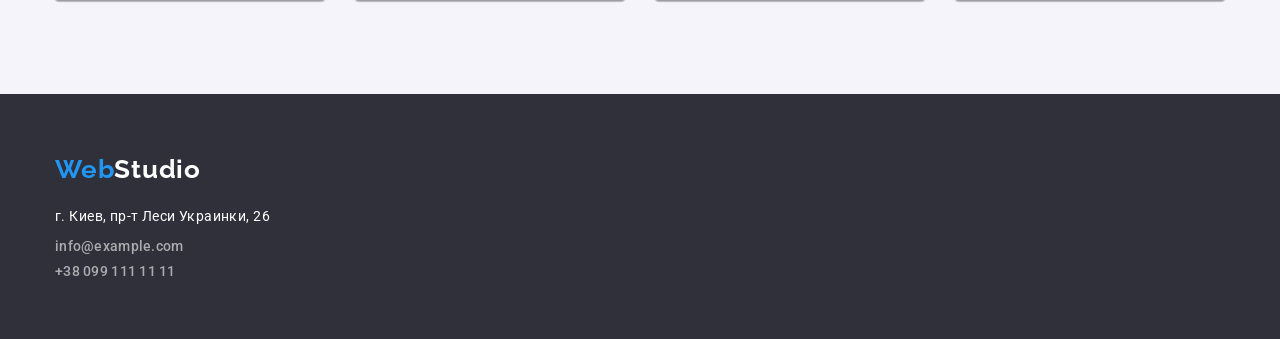
==== commit 9ed89321: "hide titles" ====
--- a/index.html
+++ b/index.html
@@ -46,8 +46,7 @@
         </section>
         <section class="features">
             <div class="container">
-            <!-- заголовок потом сделаем невидимым -->
-                <!-- <h2>Наши качества</h2> -->
+                <h2 class="visually-hidden">Наши качества</h2>
                 <ul class="features-list">
                     <li class="features-item">
                         <h3>Внимание к деталям</h3>
--- a/css/styles.css
+++ b/css/styles.css
@@ -43,6 +43,18 @@
 
 img {
     display: block;
+    min-width: 100%;
+    height: auto;
+}
+.visually-hidden {
+    position: absolute;
+    width: 1px;
+    height: 1px;
+    margin: -1px;
+    border: 0;
+    padding: 0;
+    clip: rect(0 0 0 0);
+    overflow: hidden;
 }
 
 .container {
@@ -152,9 +164,9 @@
     background: #2F303A;
     text-align: center;
 }
-.hero {
-    padding: 200px 0;
-}
+/* .hero {
+    /* padding: 200px 0;
+} */
 .hero-title {
     margin: 0;
     color: var(--white-color);
@@ -254,6 +266,15 @@
     text-align: center;
     letter-spacing: 0.03em;
 }
+.team-item {
+    background: var(--white-color);
+    box-shadow: 0px 1px 3px rgba(0, 0, 0, 0.12), 0px 1px 1px rgba(0, 0, 0, 0.14), 0px 2px 1px rgba(0, 0, 0, 0.2);
+    border-radius: 0px 0px 4px 4px;
+}
+
+.team-item:not(:last-child) {
+    margin-right: 30px;
+}
 
 .team-list{
     display: flex;  
@@ -286,13 +307,7 @@
     text-align: center;
 }
 
-.team-item {
-    background: var(--white-color);
-}
-
-.team-item:not(:last-child) {
-    margin-right: 30px;
-}
+
 
  /*Footer  */
  .bottom {
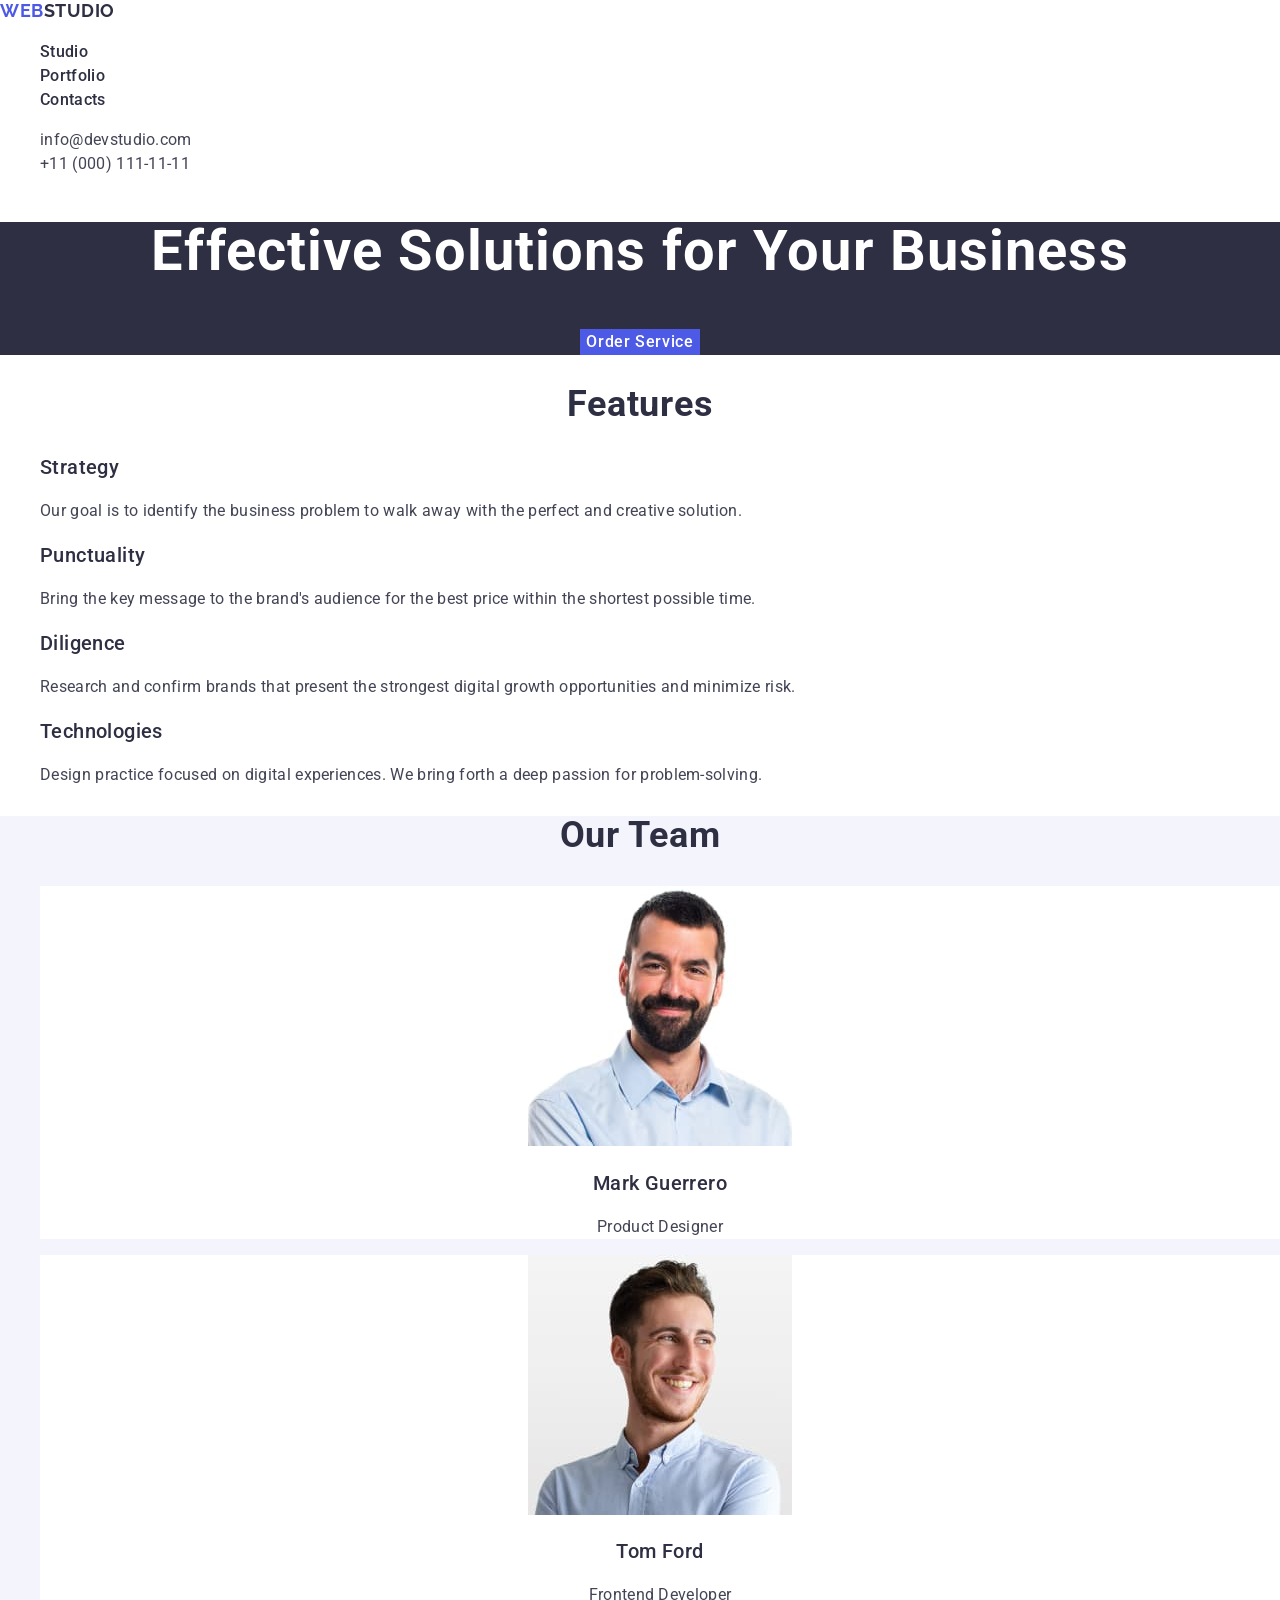
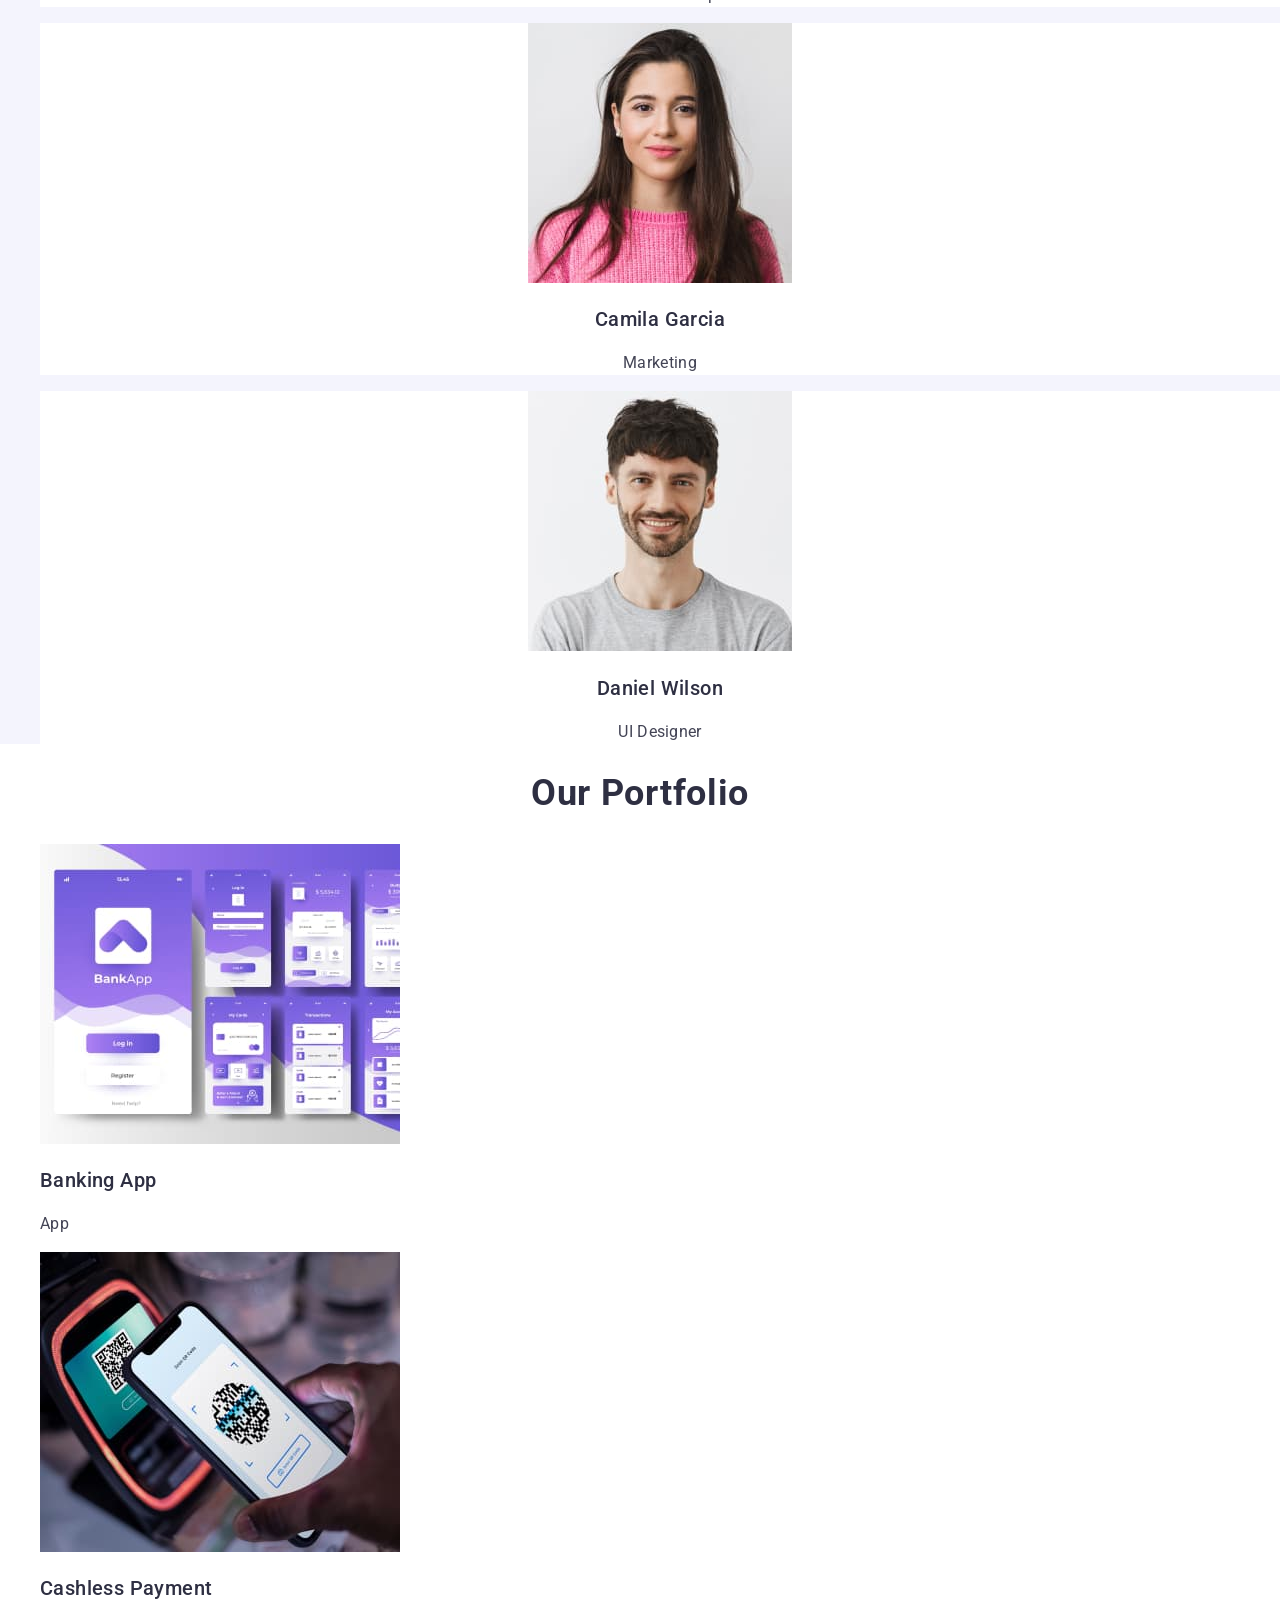
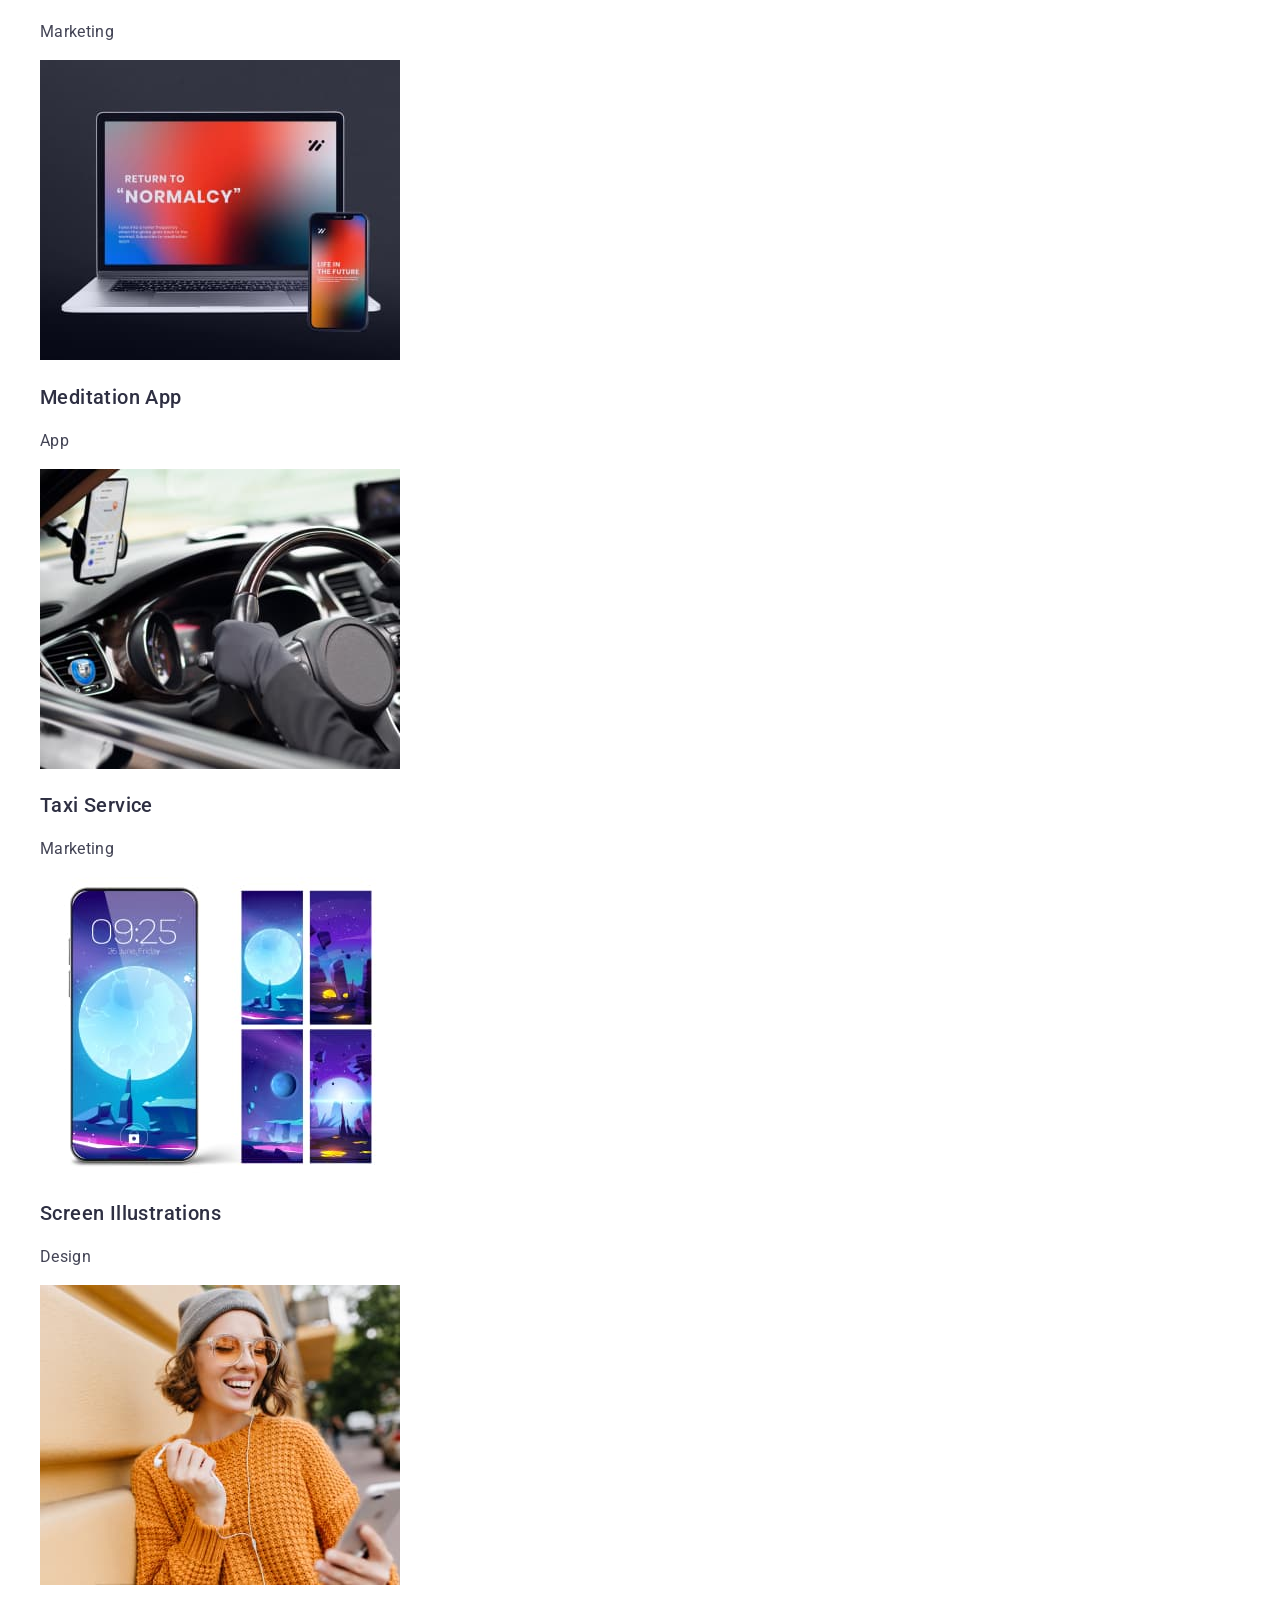
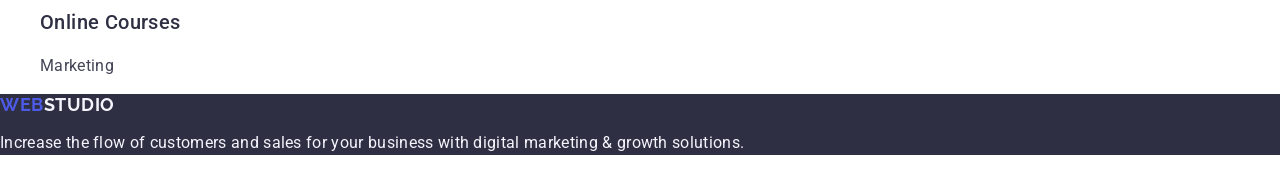
==== commit 0a938f1a: "initial" ====
--- a/index.html
+++ b/index.html
@@ -1,133 +1,149 @@
 <!DOCTYPE html>
-<html lang="ru">
-<head>
-    <meta charset="UTF-8">
-    <meta name="viewport" content="width=device-width, initial-scale=1.0">
-    <link href="https://fonts.googleapis.com/css2?family=Raleway:wght@700&family=Roboto:wght@400;500;700;900&display=swap" rel="stylesheet">
-    <link rel="stylesheet" href="https://cdnjs.cloudflare.com/ajax/libs/modern-normalize/1.0.0/modern-normalize.min.css" integrity="sha512-ISS7cAi1PEhQ8jnbJpJZMd29NlhNj4AWYyLOSp2CE/CsHxTCu+r+t0D2yoJudVrd0/8fTVPUVDzY5Tvli75u/g==" crossorigin="anonymous" />
-    <link rel="stylesheet" href="./css/styles.css">
-    <title>Document</title>
-</head>
-<body>
-    <header>
-        <div class="container main-nav">
-            <nav class="site-nav">
-                <a href="" class="logo">Web<span>Studio</span></a>
-                <ul class="site-nav-list">
-                    <li class="site-nav-item">
-                        <a href="" class="link current">Студия</a>
-                    </li>
-                    <li class="site-nav-item">
-                        <a href="./portfolio.html" class="link">Портфолио</a>
-                    </li>
-                    <li class="site-nav-item">
-                        <a href="" class="link">Контакты</a>
-                    </li>
-                </ul>
-            </nav>
-            <address class="address-header">
-                <ul class="address-list">
-                    <li class="item">
-                        <a href="mailto:info@devstudio.com" class="link">info@devstudio.com</a>
-                    </li>
-                    <li class="item">
-                        <a href="tel:+380961111111" class="link">+38 096 111 11 11</a>
-                    </li>
-                </ul>
-            </address>
-        </div>
+<html lang="en">
+  <head>
+    <meta charset="UTF-8" />
+    <meta name="viewport" content="width=device-width, initial-scale=1.0" />
+    <title>WebStudio</title>
+    <link rel="preconnect" href="https://fonts.googleapis.com" />
+    <link rel="preconnect" href="https://fonts.gstatic.com" crossorigin />
+    <link
+      href="https://fonts.googleapis.com/css2?family=Raleway:wght@700&family=Roboto:wght@400;500;700;900&display=swap"
+      rel="stylesheet"
+    />
+    <link
+      rel="stylesheet"
+      href="https://cdn.jsdelivr.net/npm/modern-normalize@2.0.0/modern-normalize.min.css"
+    />
+    <link rel="stylesheet" href="./css/styles.css" />
+  </head>
+  <body>
+    <header class="page-header">
+      <nav class="page-nav">
+        <a class="page-logo" href="./index.html">Web<span>Studio</span></a>
+        <ul class="nav-list">
+          <li class="nav-item"><a class="link" href="./index.html">Studio</a></li>
+          <li class="nav-item"><a class="link" href="">Portfolio</a></li>
+          <li class="nav-item"><a class="link" href="">Contacts</a></li>
+        </ul>
+      </nav>
+      <address class="address-header">
+        <ul class="address-list">
+          <li class="address-item">
+            <a class="link" href="mailto:info@devstudio.com"
+              >info@devstudio.com</a
+            >
+          </li>
+          <li class="address-item">
+            <a class="link" href="tel:+110001111111">+11 (000) 111-11-11</a>
+          </li>
+        </ul>
+      </address>
     </header>
     <main>
-        <section class="page-hero" >
-            <div class="hero container">
-                <h1 class="hero-title">Эффективные решения <br/> для вашего бизнеса</h1>
-                <a href="" class="hero-link">Заказать услугу</a>
-            </div>
-        </section>
-        <section class="features">
-            <div class="container">
-                <h2 class="visually-hidden">Наши качества</h2>
-                <ul class="features-list">
-                    <li class="features-item">
-                        <h3>Внимание к деталям</h3>
-                        <p>Идейные соображения, а также начало повседневной работы по формированию позиции.</p>
-                    </li>
-                    <li class="features-item">
-                        <h3>Пунктуальность</h3>
-                        <p>Задача организации, в особенности же рамки и место обучения кадров влечет за собой.</p>
-                    </li>
-                    <li class="features-item">
-                        <h3>Планирование</h3>
-                        <p>Равным образом консультация с широким активом в значительной степени обуславливает.</p>
-                    </li>
-                    <li class="features-item">
-                        <h3>Современные технологии</h3>
-                        <p>Значимость этих проблем настолько очевидна, что реализация плановых заданий.</p>
-                    </li>
-                </ul>
-            </div>
-        </section>
-        <section class="works">
-            <div class="container">
-                <h2 class="works-title">Чем мы занимаемся</h2>
-                <ul class="works-list">
-                    <li class="work-item">
-                        <img src="./images/indeximg/img.jpg" alt="фото1" width="370">
-                    </li>
-                    <li class="work-item">
-                        <img src="./images/indeximg/img1.jpg" alt="фото2" width="370">
-                    </li>
-                    <li class="work-item">
-                        <img src="./images/indeximg/img2.jpg" alt="фото3" width="370">
-                    </li>
-                </ul>
-            </div>
-        </section>
-        <section class="team">
-            <div class="container">
-                <h2 class="team-title">Наша команда</h2>
-                <ul class="team-list">
-                    <li class="team-item">
-                        <img src="./images/indeximg/igor.jpg" alt="Игорь Демьяненко" width="270">
-                        <div class="team-name">
-                            <h3>Игорь Демьяненко</h3>
-                            <p>Product Designer</p>
-                        </div>
-                    </li>
-                    <li class="team-item">
-                        <img src="./images/indeximg/olga.jpg" alt="Ольга Репина" width="270">
-                        <div class="team-name">
-                            <h3>Ольга Репина</h3>
-                            <p>Frontend Developer</p>
-                        </div>
-                    </li>
-                    <li class="team-item">
-                        <img src="./images/indeximg/nikolay.jpg" alt="Николай Тарасов" width="270">
-                        <div class="team-name">
-                            <h3>Николай Тарасов</h3>
-                            <p>Marketing</p>
-                        </div>
-                    </li>
-                    <li class="team-item">
-                        <img src="./images/indeximg/mihail.jpg" alt="Михаил Ермаков" width="270">
-                        <div class="team-name">
-                            <h3>Михаил Ермаков</h3>
-                            <p>UI Designer</p>
-                        </div>
-                    </li>
-                </ul>
-            </div>
-        </section>
+      <section class="page-hero">
+        <h1 class="hero-title">Effective Solutions for Your Business</h1>
+        <button class="hero-btn" type="button">Order Service</button>
+      </section>
+      <section class="features">
+        <h2 class="title">Features</h2>
+        <ul class="features-list">
+          <li class="features-item">
+            <h3 class="item-title">Strategy</h3>
+            <p class="item-text">
+              Our goal is to identify the business problem to walk away with the
+              perfect and creative solution.
+            </p>
+          </li>
+          <li class="features-item">
+            <h3 class="item-title">Punctuality</h3>
+            <p class="item-text">
+              Bring the key message to the brand's audience for the best price
+              within the shortest possible time.
+            </p>
+          </li>
+          <li class="features-item">
+            <h3 class="item-title">Diligence</h3>
+            <p class="item-text">
+              Research and confirm brands that present the strongest digital
+              growth opportunities and minimize risk.
+            </p>
+          </li>
+          <li class="features-item">
+            <h3 class="item-title">Technologies</h3>
+            <p class="item-text">
+              Design practice focused on digital experiences. We bring forth a
+              deep passion for problem-solving.
+            </p>
+          </li>
+        </ul>
+      </section>
+      <section class="team">
+        <h2 class="title">Our Team</h2>
+        <ul class="team-list">
+          <li class="team-item">
+            <img src="./images/img-4.jpg" alt="Mark Guerrero" width="264" />
+            <h3 class="item-title">Mark Guerrero</h3>
+            <p class="item-text">Product Designer</p>
+          </li>
+          <li class="team-item">
+            <img src="./images/img-1.jpg" alt="Tom Ford" width="264" />
+            <h3 class="item-title">Tom Ford</h3>
+            <p class="item-text">Frontend Developer</p>
+          </li>
+          <li class="team-item">
+            <img src="./images/img-2.jpg" alt="Camila Garcia" width="264" />
+            <h3 class="item-title">Camila Garcia</h3>
+            <p class="item-text">Marketing</p>
+          </li>
+          <li class="team-item">
+            <img src="./images/img-3.jpg" alt="Daniel Wilson" width="264" />
+            <h3 class="item-title">Daniel Wilson</h3>
+            <p class="item-text">UI Designer</p>
+          </li>
+        </ul>
+      </section>
+      <section class="portfolio">
+        <h2 class="title">Our Portfolio</h2>
+        <ul class="portfolio-list">
+          <li class="portfolio-item">
+            <img src="./images/img-5.jpg" alt="Banking Ap" width="360" />
+            <h3 class="item-title">Banking App</h3>
+            <p class="item-text">App</p>
+          </li>
+          <li class="portfolio-item">
+            <img src="./images/img-6.jpg" alt="Cashless Payment" width="360" />
+            <h3 class="item-title">Cashless Payment</h3>
+            <p class="item-text">Marketing</p>
+          </li>
+          <li class="portfolio-item">
+            <img src="./images/img-7.jpg" alt="Meditation App" width="360" />
+            <h3 class="item-title">Meditation App</h3>
+            <p class="item-text">App</p>
+          </li>
+          <li class="portfolio-item">
+            <img src="./images/img-8.jpg" alt="Taxi Service" width="360" />
+            <h3 class="item-title">Taxi Service</h3>
+            <p class="item-text">Marketing</p>
+          </li>
+          <li class="portfolio-item">
+            <img src="./images/img-9.jpg" alt="Screen Illustrations" width="360" />
+            <h3 class="item-title">Screen Illustrations</h3>
+            <p class="item-text">Design</p>
+          </li>
+          <li class="portfolio-item">
+            <img src="./images/img-10.jpg" alt="Online Courses" width="360" />
+            <h3 class="item-title">Online Courses</h3>
+            <p class="item-text">Marketing</p>
+          </li>
+        </ul>
+      </section>
     </main>
-    <footer class="bottom">
-        <div class="container">
-            <a href="./index.html" class="logo">Web<span>Studio</span></a>
-            <address class="adrs-list">
-                <p class="adrs-item">г. Киев, пр-т Леси Украинки, 26</p>
-                <a href="mailto:info@example.com" class="adrs-link adrs-item">info@example.com</a>
-                <a href="tel:+380991111111" class="adrs-link adrs-item">+38 099 111 11 11</a>
-            </address>
-        </div>
+    <footer class="page-footer">
+      <a class="page-logo" href="./index.html">Web<span class="logo-text">Studio</span></a>
+      <p class="footer-text">
+        Increase the flow of customers and sales for your business with digital
+        marketing & growth solutions.
+      </p>
     </footer>
-</body>
-</html>+  </body>
+</html>
--- a/css/styles.css
+++ b/css/styles.css
@@ -1,443 +1,133 @@
-/* основной цвет #212121 */
-
-/* вторичный цвет #757575 */
-
-/* белый цвет #FFFFFF */
-
-/* черный цвет #000000 */
-
-/* акцент #2196F3 */
-
-/* адресс в футере rgba(255, 255, 255, 0.6) */
-
-/* бекграунд футера и героя #2F303A */
-
-/* вторичный бекграунд #F5F4FA */
-
-:root {
-    --primary-text-color: #212121;
-    --secondary-text-color: #757575;
-    --accent-color: #2196F3;
-    --background-footer: #2F303A;
-    --secondary-background: #F5F4FA;
-    --white-color: #fff;
-    --black-color: #000;
-    --footer-address-color: rgba(255, 255, 255, 0.6);
+body {
+  font-family: "Roboto", sans-serif;
+  background: #fff;
+  color: #434455;
+  font-size: 16px;
+  letter-spacing: 0.02em;
 }
-
-body {
-    background: var(--white-color);
-    color: var(--primary-text-color);
-    font-family: 'Roboto', sans-serif;
+ul {
+  list-style-type: none;
 }
 
 a {
-    text-decoration: none;
+  text-decoration: none;
 }
 
-ul {
-    margin: 0;
-    padding: 0;
-    list-style: none;
+.page-header {
+  line-height: 1.5;
 }
 
-img {
-    display: block;
-    min-width: 100%;
-    height: auto;
-}
-.visually-hidden {
-    position: absolute;
-    width: 1px;
-    height: 1px;
-    margin: -1px;
-    border: 0;
-    padding: 0;
-    clip: rect(0 0 0 0);
-    overflow: hidden;
+.page-logo {
+  font-family: "Raleway", sans-serif;
+  font-weight: 700;
+  font-size: 18px;
+  line-height: 1.17;
+  letter-spacing: 0.03em;
+  text-transform: uppercase;
+  color: #4d5ae5;
 }
 
-.container {
-    margin-left: auto;
-    margin-right: auto;
-    padding-left: 15px;
-    padding-right: 15px;
-    width: 1200px;
-    /* outline: 2px solid red; */
+.page-logo span {
+  color: #2e2f42;
 }
 
-
-/* СТУДИЯ */
-/* Header */
-.logo {
-    color: #2196F3;
-    font-family: 'Raleway', sans-serif;
-    font-weight: 700;
-    font-size: 26px;
-    line-height: 1.2;
-    letter-spacing: 0.03em;
+.nav-list {
+  font-weight: 500;
 }
 
-.logo span {
-    color: var(--black-color);
+.nav-item .link {
+  color: #2e2f42;
 }
 
-.main-nav,
-.site-nav {
-    display: flex;
-    align-items: center;
+.address-header {
+  font-style: normal;
 }
 
-.site-nav-list {
-    margin-left: 93px;
+.address-item .link {
+  color: #434455;
 }
 
-.site-nav .link {
-    color: var(--primary-text-color);
+.nav-item .link:hover,
+.nav-item .link:focus,
+.address-list .link:hover,
+.address-list .link:focus {
+  color: #404bbf;
 }
 
-/* .site-nav-item {
-    margin-right: 50px;
+.page-hero {
+  background-color: #2e2f42;
+  text-align: center;
 }
 
-.site-nav-item:last-child {
-    margin-right: 0px;
-} */
-
-.site-nav-item:not(:last-child) {
-    margin-right: 50px;
+.hero-title {
+  font-weight: 700;
+  font-size: 56px;
+  line-height: 1.07;
+  letter-spacing: 0.02em;
+  color: #fff;
 }
 
-.site-nav-list {
-    display: flex;
-    margin-left: 93px;
-    font-weight: 500;
-    font-size: 14px;
-    line-height: 1.14;
-    letter-spacing: 0.02em;
+.hero-btn {
+  font-family: "Roboto", sans-serif;
+  border: none;
+  font-weight: 500;
+  line-height: 1.5;
+  letter-spacing: 0.04em;
+  background-color: #4d5ae5;
+  color: #fff;
+  cursor: pointer;
 }
 
-.site-nav-list .link {
-    display: block;
-    padding-top: 32px;
-    padding-bottom: 32px;
-    /* outline: 2px solid red; */
+.hero-btn:hover,
+.hero-btn:focus {
+  background-color: #404bbf;
 }
 
-.site-nav-list .link.current,
-.site-nav-list .link:hover,
-.site-nav-list .link:focus {
-    color: var(--accent-color);
+.item-title {
+  font-weight: 500;
+  font-size: 20px;
+  line-height: 1.2;
+  letter-spacing: 0.02em;
+  color: #2e2f42;
 }
 
-.address-header,
-.address-list {
-    margin-left: auto;
-    display: flex;
+.item-text {
+  font-size: 16px;
+  line-height: 1.5;
 }
 
-.address-list {
-    /* margin-left: 331px; */
-    padding-left: 0;
+.team {
+  background-color: #f4f4fd;
 }
 
-.address-list .item + .item {
-    margin-left: 50px;
+.title {
+  font-weight: 700;
+  font-size: 36px;
+  line-height: 1.11;
+  letter-spacing: 0.02em;
+  text-transform: capitalize;
+  text-align: center;
+  color: #2e2f42;
 }
 
-.address-list .link {
-    color: var(--secondary-text-color);
-    font-style: normal;
-    font-weight: 500;
-    font-size: 14px;
-    line-height: 16px;
-    letter-spacing: 0.02em;
+.team-item {
+  text-align: center;
+  background-color: #fff;
 }
 
-.address-list .link:hover,
-.address-list .link:focus {
-    color: var(--accent-color);
+.page-footer {
+  background-color: #2e2f42;
 }
 
-/* Hero */
-.page-hero {
-    background: #2F303A;
-    text-align: center;
-}
-/* .hero {
-    /* padding: 200px 0;
-} */
-.hero-title {
-    margin: 0;
-    color: var(--white-color);
-    font-weight: 900;
-    font-size: 44px;
-    line-height: 1.36;
-    letter-spacing: 0.06em;
-    text-transform: uppercase;
-}
-.hero-link {
-    display: inline-block;
-    margin-top: 30px;
-    border-radius: 4px;
-    padding: 10px 32px;
-    color: var(--white-color);
-    background: #2196F3;
-    font-weight: 700;
-    font-size: 16px;
-    line-height: 1.9;
-    letter-spacing: 0.06em;
+.page-footer .page-logo {
+  color: #4d5ae5;
 }
 
-/* Features */
-.features {
-    padding-top: 94px;
-    padding-bottom: 94px;
+.page-logo .logo-text {
+  color: #f4f4fd;
 }
 
-.features-list {
-    display: flex;
-}
-    
-.features-item {
-    width: 270px;
-}
-
-.features-item:not(:last-child) {
-    margin-right: 30px;
-}
-
-.features-list h3 {
-    margin-top: 0;
-    margin-bottom: 10px;
-    font-weight: 700;
-    font-size: 14px;
-    line-height: 1.14;
-    letter-spacing: 0.03em;
-    text-transform: uppercase;
-}
-
-.features-list p {
-    margin-top: 0;
-    margin-bottom: 0;
-    color: var(--secondary-text-color);
-    font-weight: 400;
-    font-size: 14px;
-    line-height: 1.7;
-    letter-spacing: 0.03em;
-}
-
-/* Works */
-.works {
-padding-bottom: 94px;
-}
-
-.works-title {
-    margin-top: 0;
-    margin-bottom: 50px;
-    font-weight: 700;
-    font-size: 36px;
-    line-height: 1.17;
-    text-align: center;
-    letter-spacing: 0.03em;
-}
-
-.works-list {
-    display: flex;
-}
-
-.work-item:not(:last-child) {
-    margin-right: 30px;
-}
-
-/* Team */
-.team {
-    padding-top: 94px;
-    padding-bottom: 94px;
-    background: var(--secondary-background);
-}
-
-.team-title {
-    margin-top: 0;
-    margin-bottom: 50px;
-    font-weight: 700;
-    font-size: 36px;
-    line-height: 1.17;
-    text-align: center;
-    letter-spacing: 0.03em;
-}
-.team-item {
-    background: var(--white-color);
-    box-shadow: 0px 1px 3px rgba(0, 0, 0, 0.12), 0px 1px 1px rgba(0, 0, 0, 0.14), 0px 2px 1px rgba(0, 0, 0, 0.2);
-    border-radius: 0px 0px 4px 4px;
-}
-
-.team-item:not(:last-child) {
-    margin-right: 30px;
-}
-
-.team-list{
-    display: flex;  
-}
-
-.team-name {
-    padding-top: 30px;
-    padding-bottom: 30px;
-
-}
-
-.team-name h3 {
-    margin-top: 0;
-    margin-bottom: 10px;
-    font-weight: 500;
-    font-size: 16px;
-    line-height: 1.2;
-    letter-spacing: 0.03em;
-    text-align: center;
-}
-
-.team-name p {
-    margin-top: 0px;
-    margin-bottom: 0px;
-    color: var(--secondary-text-color);
-    font-weight: 400;
-    font-size: 16px;
-    line-height: 19px;
-    letter-spacing: 0.03em;
-    text-align: center;
-}
-
-
-
- /*Footer  */
- .bottom {
-    background: var(--background-footer);
-    padding-top: 60px;
-    padding-bottom: 60px;
- }
- 
- .bottom span {
-    color: var(--white-color);
- }
-
- .adrs-list {
-    display: flex;
-    flex-direction: column;
-    margin-top: 20px;
- }
-
- .adrs-list p {
-    margin-top: 0;
-    margin-bottom: 0;
-    color: var(--white-color);
-    font-style: normal;
-    font-weight: 400;
-    font-size: 14px;
-    line-height: 1.7;    
-    letter-spacing: 0.03em;    
- }
-
- .adrs-link {
-    color: var(--footer-address-color);
-    font-style: normal;
-    font-weight: 500;
-    font-size: 14px;
-    line-height: 16px;
-    letter-spacing: 0.02em;
-}
-
-/* .mail {
-    margin-top: 9px;
-    margin-bottom: 9px;
-} */
-
-.adrs-link:hover,
-.adrs-link:focus {
-    color: var(--accent-color);
-}
-
-.adrs-item:not(:first-child) {
-    margin-top: 9px;
-}
-
-
-/* ПОРТФОЛИО */
-.header-portfolio {
-    border-bottom: 1px solid rgba(236, 236, 236, 1);
-}
-
-.portfolio {
-    padding-top: 94px;
-    padding-bottom: 94px;
-}
-
-.button-list {
-    display: flex;
-    justify-content: center;
-    margin-bottom: 50px;
-}
-
-.button-item:not(:last-child){
-    margin-right: 8px;
-}
-
-.link-button {
-    padding: 6px 22px;
-    border: 0px;
-    border-radius: 4px;
-    font-family: inherit;
-    font-weight: 500;
-    font-size: 16px;
-    line-height: 1.6;
-    text-align: center;
-    letter-spacing: 0.03em;
-}
-
-.link-button:hover,
-.link-button:focus {
-    background: var(--accent-color);
-    color: var(--white-color);
-}
-
-.projects-list {
-    display: flex;
-    flex-wrap: wrap;
-}
-
-.project-element {
-    width: calc((100% - 60px) / 3);
-    margin-right: 30px;
-    margin-bottom: 30px;
-}
-
-.project-element:nth-child(3n) {
-    margin-right: 0;
-}
-.project-element:nth-last-child(-n + 3) {
-    margin-bottom: 0;
-}
-
-.project-item {
-    padding: 20px 24px;
-    border: 1px solid #EEEEEE;
-}
-
-.project-title {
-    margin-top: 0;
-    margin-bottom: 4px;
-    color: var(--primary-text-color);
-    font-weight: 700;
-    font-size: 18px;
-    line-height: 2;
-    letter-spacing: 0.06em;
-}
-
-.project-type {
-    margin-top: 0;
-    margin-bottom: 0;
-    color: var(--secondary-text-color);
-    font-weight: 400;
-    font-size: 16px;
-    line-height: 1.9;
-    letter-spacing: 0.03em;
-}
+.footer-text {
+  line-height: 1.5;
+  color: #f4f4fd;
+}
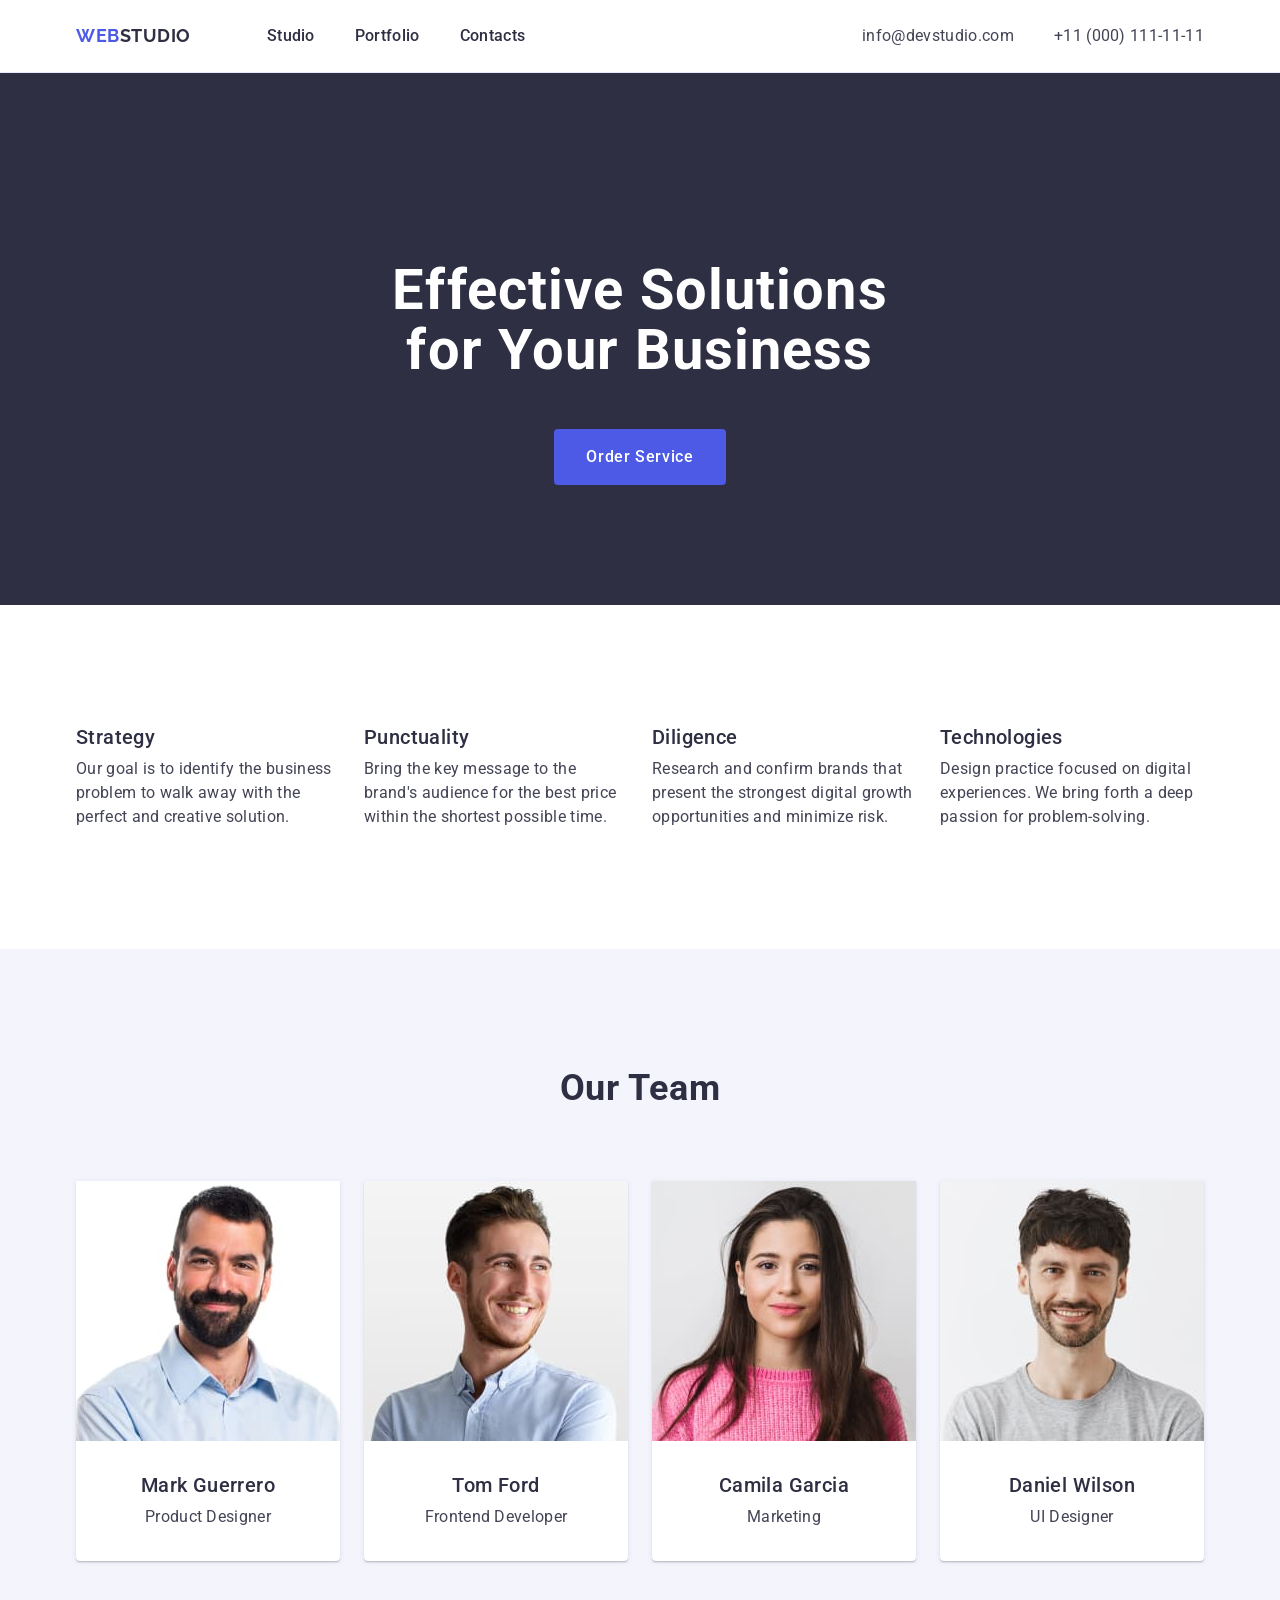
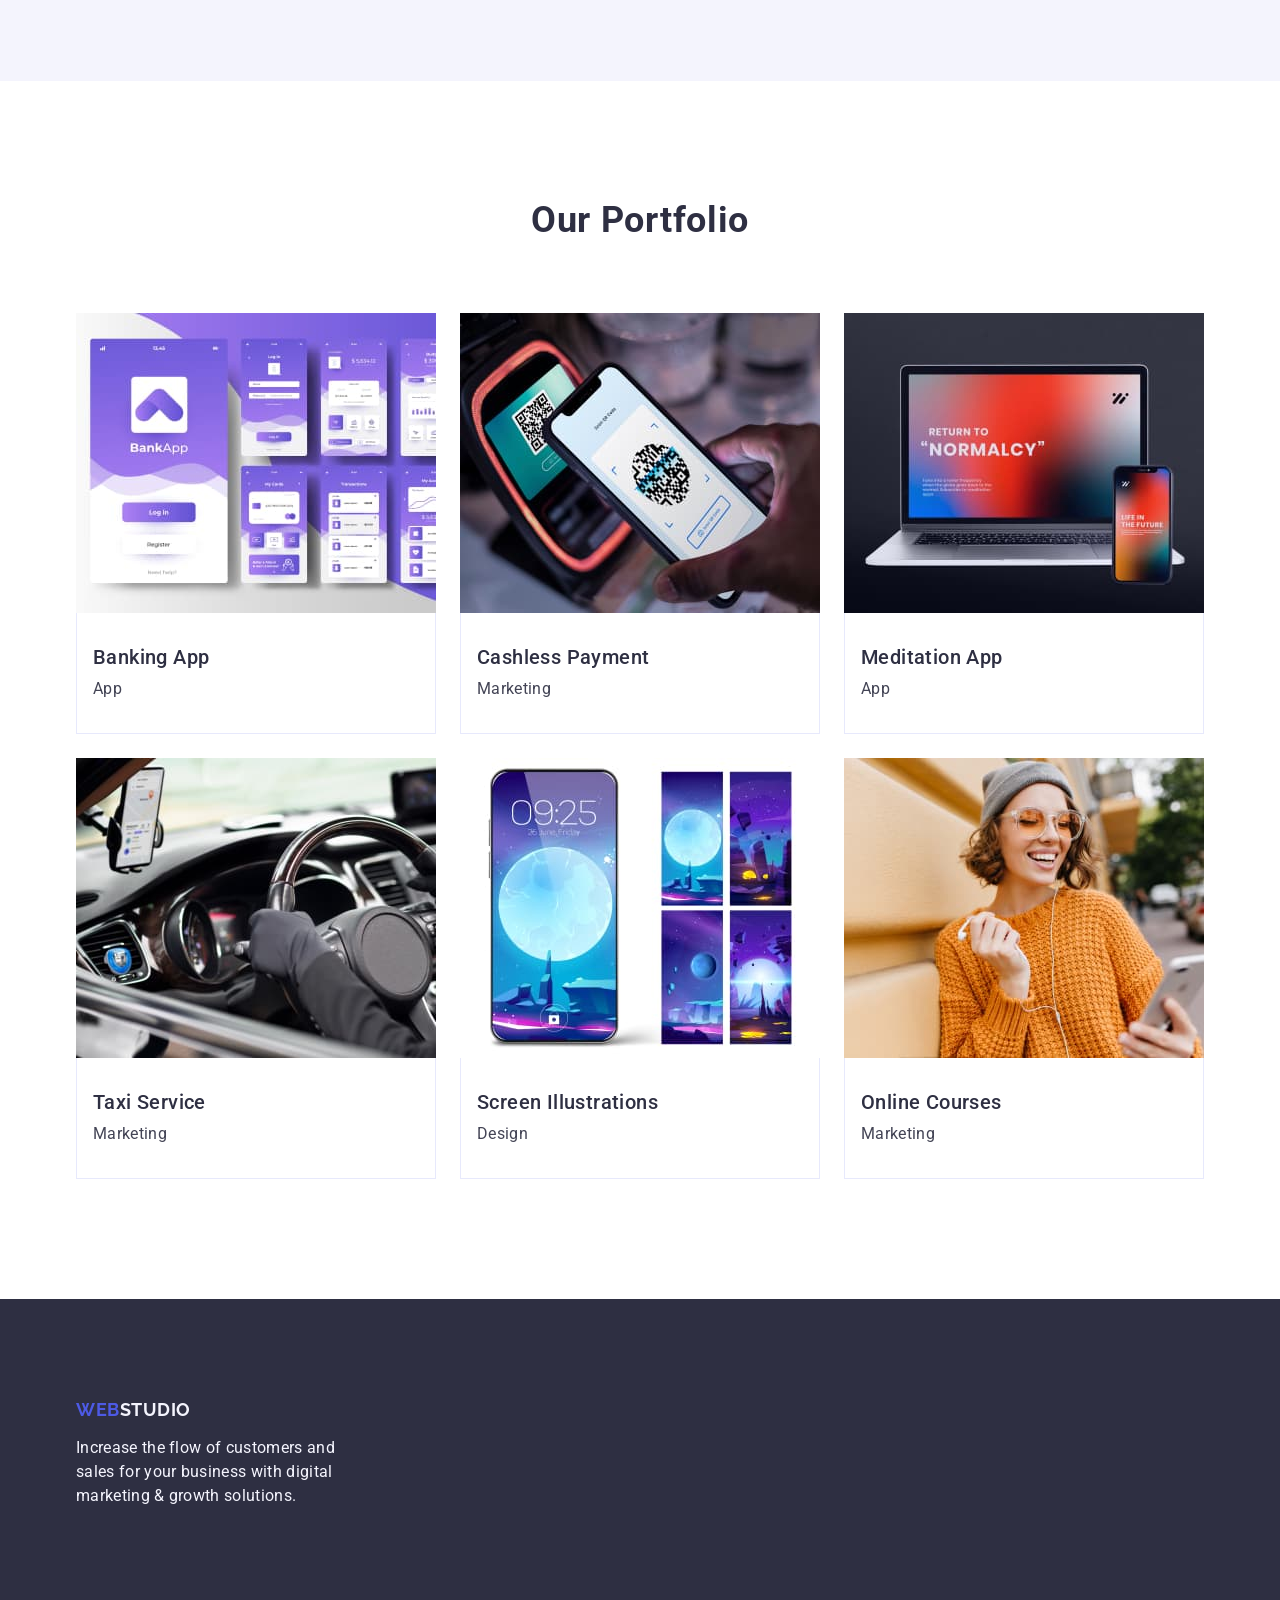
==== commit fbc1705c: "hw 3 done" ====
--- a/index.html
+++ b/index.html
@@ -18,132 +18,184 @@
   </head>
   <body>
     <header class="page-header">
-      <nav class="page-nav">
-        <a class="page-logo" href="./index.html">Web<span>Studio</span></a>
-        <ul class="nav-list">
-          <li class="nav-item"><a class="link" href="./index.html">Studio</a></li>
-          <li class="nav-item"><a class="link" href="">Portfolio</a></li>
-          <li class="nav-item"><a class="link" href="">Contacts</a></li>
-        </ul>
-      </nav>
-      <address class="address-header">
-        <ul class="address-list">
-          <li class="address-item">
-            <a class="link" href="mailto:info@devstudio.com"
-              >info@devstudio.com</a
-            >
-          </li>
-          <li class="address-item">
-            <a class="link" href="tel:+110001111111">+11 (000) 111-11-11</a>
-          </li>
-        </ul>
-      </address>
+      <div class="container">
+        <nav class="page-nav">
+          <a class="page-logo" href="./index.html">Web<span>Studio</span></a>
+          <ul class="nav-list">
+            <li class="nav-item"><a class="link" href="./index.html">Studio</a></li>
+            <li class="nav-item"><a class="link" href="">Portfolio</a></li>
+            <li class="nav-item"><a class="link" href="">Contacts</a></li>
+          </ul>
+        </nav>
+        <address class="address-header">
+          <ul class="address-list">
+            <li class="address-item">
+              <a class="link" href="mailto:info@devstudio.com"
+                >info@devstudio.com</a
+              >
+            </li>
+            <li class="address-item">
+              <a class="link" href="tel:+110001111111">+11 (000) 111-11-11</a>
+            </li>
+          </ul>
+        </address>
+      </div>
     </header>
     <main>
-      <section class="page-hero">
-        <h1 class="hero-title">Effective Solutions for Your Business</h1>
-        <button class="hero-btn" type="button">Order Service</button>
-      </section>
-      <section class="features">
-        <h2 class="title">Features</h2>
-        <ul class="features-list">
-          <li class="features-item">
-            <h3 class="item-title">Strategy</h3>
-            <p class="item-text">
-              Our goal is to identify the business problem to walk away with the
-              perfect and creative solution.
-            </p>
-          </li>
-          <li class="features-item">
-            <h3 class="item-title">Punctuality</h3>
-            <p class="item-text">
-              Bring the key message to the brand's audience for the best price
-              within the shortest possible time.
-            </p>
-          </li>
-          <li class="features-item">
-            <h3 class="item-title">Diligence</h3>
-            <p class="item-text">
-              Research and confirm brands that present the strongest digital
-              growth opportunities and minimize risk.
-            </p>
-          </li>
-          <li class="features-item">
-            <h3 class="item-title">Technologies</h3>
-            <p class="item-text">
-              Design practice focused on digital experiences. We bring forth a
-              deep passion for problem-solving.
-            </p>
-          </li>
-        </ul>
-      </section>
-      <section class="team">
-        <h2 class="title">Our Team</h2>
-        <ul class="team-list">
-          <li class="team-item">
-            <img src="./images/img-4.jpg" alt="Mark Guerrero" width="264" />
-            <h3 class="item-title">Mark Guerrero</h3>
-            <p class="item-text">Product Designer</p>
-          </li>
-          <li class="team-item">
-            <img src="./images/img-1.jpg" alt="Tom Ford" width="264" />
-            <h3 class="item-title">Tom Ford</h3>
-            <p class="item-text">Frontend Developer</p>
-          </li>
-          <li class="team-item">
-            <img src="./images/img-2.jpg" alt="Camila Garcia" width="264" />
-            <h3 class="item-title">Camila Garcia</h3>
-            <p class="item-text">Marketing</p>
-          </li>
-          <li class="team-item">
-            <img src="./images/img-3.jpg" alt="Daniel Wilson" width="264" />
-            <h3 class="item-title">Daniel Wilson</h3>
-            <p class="item-text">UI Designer</p>
-          </li>
-        </ul>
-      </section>
-      <section class="portfolio">
-        <h2 class="title">Our Portfolio</h2>
-        <ul class="portfolio-list">
-          <li class="portfolio-item">
-            <img src="./images/img-5.jpg" alt="Banking Ap" width="360" />
-            <h3 class="item-title">Banking App</h3>
-            <p class="item-text">App</p>
-          </li>
-          <li class="portfolio-item">
-            <img src="./images/img-6.jpg" alt="Cashless Payment" width="360" />
-            <h3 class="item-title">Cashless Payment</h3>
-            <p class="item-text">Marketing</p>
-          </li>
-          <li class="portfolio-item">
-            <img src="./images/img-7.jpg" alt="Meditation App" width="360" />
-            <h3 class="item-title">Meditation App</h3>
-            <p class="item-text">App</p>
-          </li>
-          <li class="portfolio-item">
-            <img src="./images/img-8.jpg" alt="Taxi Service" width="360" />
-            <h3 class="item-title">Taxi Service</h3>
-            <p class="item-text">Marketing</p>
-          </li>
-          <li class="portfolio-item">
-            <img src="./images/img-9.jpg" alt="Screen Illustrations" width="360" />
-            <h3 class="item-title">Screen Illustrations</h3>
-            <p class="item-text">Design</p>
-          </li>
-          <li class="portfolio-item">
-            <img src="./images/img-10.jpg" alt="Online Courses" width="360" />
-            <h3 class="item-title">Online Courses</h3>
-            <p class="item-text">Marketing</p>
-          </li>
-        </ul>
+      <section class="section page-hero">
+        <div class="container">
+          <h1 class="hero-title">Effective Solutions for Your Business</h1>
+          <button class="hero-btn" type="button">Order Service</button>
+        </div>
+      </section>
+      <section class="section features">
+        <div class="container">
+          <h2 class="title visually-hidden">Features</h2>
+          <ul class="features-list">
+            <li class="features-item">
+              <h3 class="item-title">Strategy</h3>
+              <p class="item-text">
+                Our goal is to identify the business problem to walk away with the
+                perfect and creative solution.
+              </p>
+            </li>
+            <li class="features-item">
+              <h3 class="item-title">Punctuality</h3>
+              <p class="item-text">
+                Bring the key message to the brand's audience for the best price
+                within the shortest possible time.
+              </p>
+            </li>
+            <li class="features-item">
+              <h3 class="item-title">Diligence</h3>
+              <p class="item-text">
+                Research and confirm brands that present the strongest digital
+                growth opportunities and minimize risk.
+              </p>
+            </li>
+            <li class="features-item">
+              <h3 class="item-title">Technologies</h3>
+              <p class="item-text">
+                Design practice focused on digital experiences. We bring forth a
+                deep passion for problem-solving.
+              </p>
+            </li>
+          </ul>   
+        </div>
+      </section>
+      <section class="section team">
+        <div class="container">
+          <h2 class="title">Our Team</h2>
+          <ul class="team-list">
+            <li class="team-item">
+              <div class="thumb">
+                <img src="./images/img-4.jpg" alt="Mark Guerrero" width="264" />
+              </div>
+              <div class="card-content">
+                <h3 class="item-title">Mark Guerrero</h3>
+                <p class="item-text">Product Designer</p>
+              </div>
+            </li>
+            <li class="team-item">
+              <div class="thumb">
+                <img src="./images/img-1.jpg" alt="Tom Ford" width="264" />
+              </div>
+              <div class="card-content">
+                <h3 class="item-title">Tom Ford</h3>
+                <p class="item-text">Frontend Developer</p>
+              </div>
+            </li>
+            <li class="team-item">
+              <div class="thumb">
+                <img src="./images/img-2.jpg" alt="Camila Garcia" width="264" />
+              </div>
+              <div class="card-content">
+                <h3 class="item-title">Camila Garcia</h3>
+                <p class="item-text">Marketing</p>
+              </div>
+            </li>
+            <li class="team-item">
+              <div class="thumb">
+                <img src="./images/img-3.jpg" alt="Daniel Wilson" width="264" />
+              </div>
+              <div class="card-content">
+                <h3 class="item-title">Daniel Wilson</h3>
+                <p class="item-text">UI Designer</p>
+              </div>
+            </li>
+          </ul>
+        </div>
+      </section>
+      <section class="section portfolio">
+        <div class="container">
+          <h2 class="title">Our Portfolio</h2>
+          <ul class="portfolio-list">
+            <li class="portfolio-item">
+              <div class="thumb">
+                <img src="./images/img-5.jpg" alt="Banking Ap" width="360" />
+              </div>
+              <div class="card-content">
+                <h3 class="item-title">Banking App</h3>
+                <p class="item-text">App</p>
+              </div>
+            </li>
+            <li class="portfolio-item">
+              <div class="thumb">
+                <img src="./images/img-6.jpg" alt="Cashless Payment" width="360" />
+              </div>
+              <div class="card-content">
+                <h3 class="item-title">Cashless Payment</h3>
+                <p class="item-text">Marketing</p>
+              </div>
+            </li>
+            <li class="portfolio-item">
+              <div class="thumb">
+                <img src="./images/img-7.jpg" alt="Meditation App" width="360" />
+              </div>
+              <div class="card-content">
+                <h3 class="item-title">Meditation App</h3>
+                <p class="item-text">App</p>
+              </div>
+            </li>
+            <li class="portfolio-item">
+              <div class="thumb">
+                <img src="./images/img-8.jpg" alt="Taxi Service" width="360" />
+              </div>
+              <div class="card-content">
+                <h3 class="item-title">Taxi Service</h3>
+                <p class="item-text">Marketing</p>
+              </div>
+            </li>
+            <li class="portfolio-item">
+              <div class="thumb">
+                <img src="./images/img-9.jpg" alt="Screen Illustrations" width="360" />
+              </div>
+              <div class="card-content">
+                <h3 class="item-title">Screen Illustrations</h3>
+                <p class="item-text">Design</p>
+              </div>
+            </li>
+            <li class="portfolio-item">
+              <div class="thumb">
+                <img src="./images/img-10.jpg" alt="Online Courses" width="360" />
+              </div>
+              <div class="card-content">
+                <h3 class="item-title">Online Courses</h3>
+                <p class="item-text">Marketing</p>
+              </div>
+            </li>
+          </ul>
+        </div>
       </section>
     </main>
     <footer class="page-footer">
-      <a class="page-logo" href="./index.html">Web<span class="logo-text">Studio</span></a>
-      <p class="footer-text">
-        Increase the flow of customers and sales for your business with digital
-        marketing & growth solutions.
-      </p>
+      <div class="container">
+        <a class="page-logo" href="./index.html">Web<span class="logo-text">Studio</span></a>
+        <p class="footer-text">
+          Increase the flow of customers and sales for your business with digital
+          marketing & growth solutions.
+        </p>
+      </div>
     </footer>
   </body>
 </html>
--- a/css/styles.css
+++ b/css/styles.css
@@ -5,7 +5,14 @@
   font-size: 16px;
   letter-spacing: 0.02em;
 }
+
+h1, h2, h3, h4, h5, h6, p {
+	margin: 0;
+}
+
 ul {
+  margin: 0;
+  padding-left: 0;
   list-style-type: none;
 }
 
@@ -13,11 +20,48 @@
   text-decoration: none;
 }
 
+img {
+  display: block;
+  width: 100%;
+}
+
+.container { 
+  max-width: 1158px;
+  padding-left: 15px;
+  padding-right: 15px;
+  margin-left:  auto;
+  margin-right:  auto;
+}
+
+.section {
+  padding: 120px 0;
+}
+
+.visually-hidden {
+  position: absolute;
+  width: 1px;
+  height: 1px;
+  margin: -1px;
+  border: 0;
+  padding: 0;
+  white-space: nowrap;
+  clip-path: inset(100%);
+  clip: rect(0 0 0 0);
+  overflow: hidden;
+}
+
 .page-header {
+  border-bottom: 1px solid #e7e9fc;
+}
+
+.page-header .container {
+  display: flex;
+  justify-content: space-between;
   line-height: 1.5;
 }
 
 .page-logo {
+  margin-right: 76px;
   font-family: "Raleway", sans-serif;
   font-weight: 700;
   font-size: 18px;
@@ -31,7 +75,19 @@
   color: #2e2f42;
 }
 
+.page-nav {
+  display: flex;
+  align-items: center;
+}
+
+.page-nav,
+.address-header {
+  padding: 24px 0;
+}
+
 .nav-list {
+  display: flex;
+  gap: 40px;
   font-weight: 500;
 }
 
@@ -41,6 +97,11 @@
 
 .address-header {
   font-style: normal;
+}
+
+.address-list {
+  display: flex;
+  gap: 40px;
 }
 
 .address-item .link {
@@ -55,11 +116,14 @@
 }
 
 .page-hero {
+  padding-top: 188px;
   background-color: #2e2f42;
   text-align: center;
 }
 
 .hero-title {
+  width: 496px;
+  margin: 0 auto 48px auto;
   font-weight: 700;
   font-size: 56px;
   line-height: 1.07;
@@ -68,12 +132,14 @@
 }
 
 .hero-btn {
+  padding: 16px 32px;
   font-family: "Roboto", sans-serif;
   border: none;
   font-weight: 500;
   line-height: 1.5;
   letter-spacing: 0.04em;
   background-color: #4d5ae5;
+  border-radius: 4px;
   color: #fff;
   cursor: pointer;
 }
@@ -83,7 +149,17 @@
   background-color: #404bbf;
 }
 
+.features-list {
+  display: flex;
+  gap: 24px;
+}
+
+.features-item {
+  flex-basis: calc((100% - 3 * 24px) / 4);
+}
+
 .item-title {
+  margin-bottom: 8px;
   font-weight: 500;
   font-size: 20px;
   line-height: 1.2;
@@ -101,6 +177,7 @@
 }
 
 .title {
+  margin-bottom: 72px;
   font-weight: 700;
   font-size: 36px;
   line-height: 1.11;
@@ -110,12 +187,41 @@
   color: #2e2f42;
 }
 
+.team-list {
+  display: flex;
+  gap: 24px;
+}
+
 .team-item {
+  flex-basis: calc((100% - 3 * 24px) / 4);
+  border-radius: 0 0 4px 4px;
   text-align: center;
   background-color: #fff;
+  box-shadow: 0 2px 1px 0 rgba(46, 47, 66, 0.08), 0 1px 1px 0 rgba(46, 47, 66, 0.16), 0 1px 6px 0 rgba(46, 47, 66, 0.08);
+}
+
+.card-content {
+  padding: 32px 16px;
+}
+
+.portfolio-list {
+  display: flex;
+  flex-wrap: wrap;
+  gap: 24px;
+}
+
+.portfolio-item {
+  flex-basis: calc((100% - 2 * 24px) / 3);
+}
+
+.portfolio-item .card-content {
+  border-bottom: 1px solid #e7e9fc;
+  border-left: 1px solid #e7e9fc;
+  border-right: 1px solid #e7e9fc;
 }
 
 .page-footer {
+  padding: 100px 0;
   background-color: #2e2f42;
 }
 
@@ -128,6 +234,8 @@
 }
 
 .footer-text {
+  margin-top: 16px;
+  width: 264px;
   line-height: 1.5;
   color: #f4f4fd;
 }
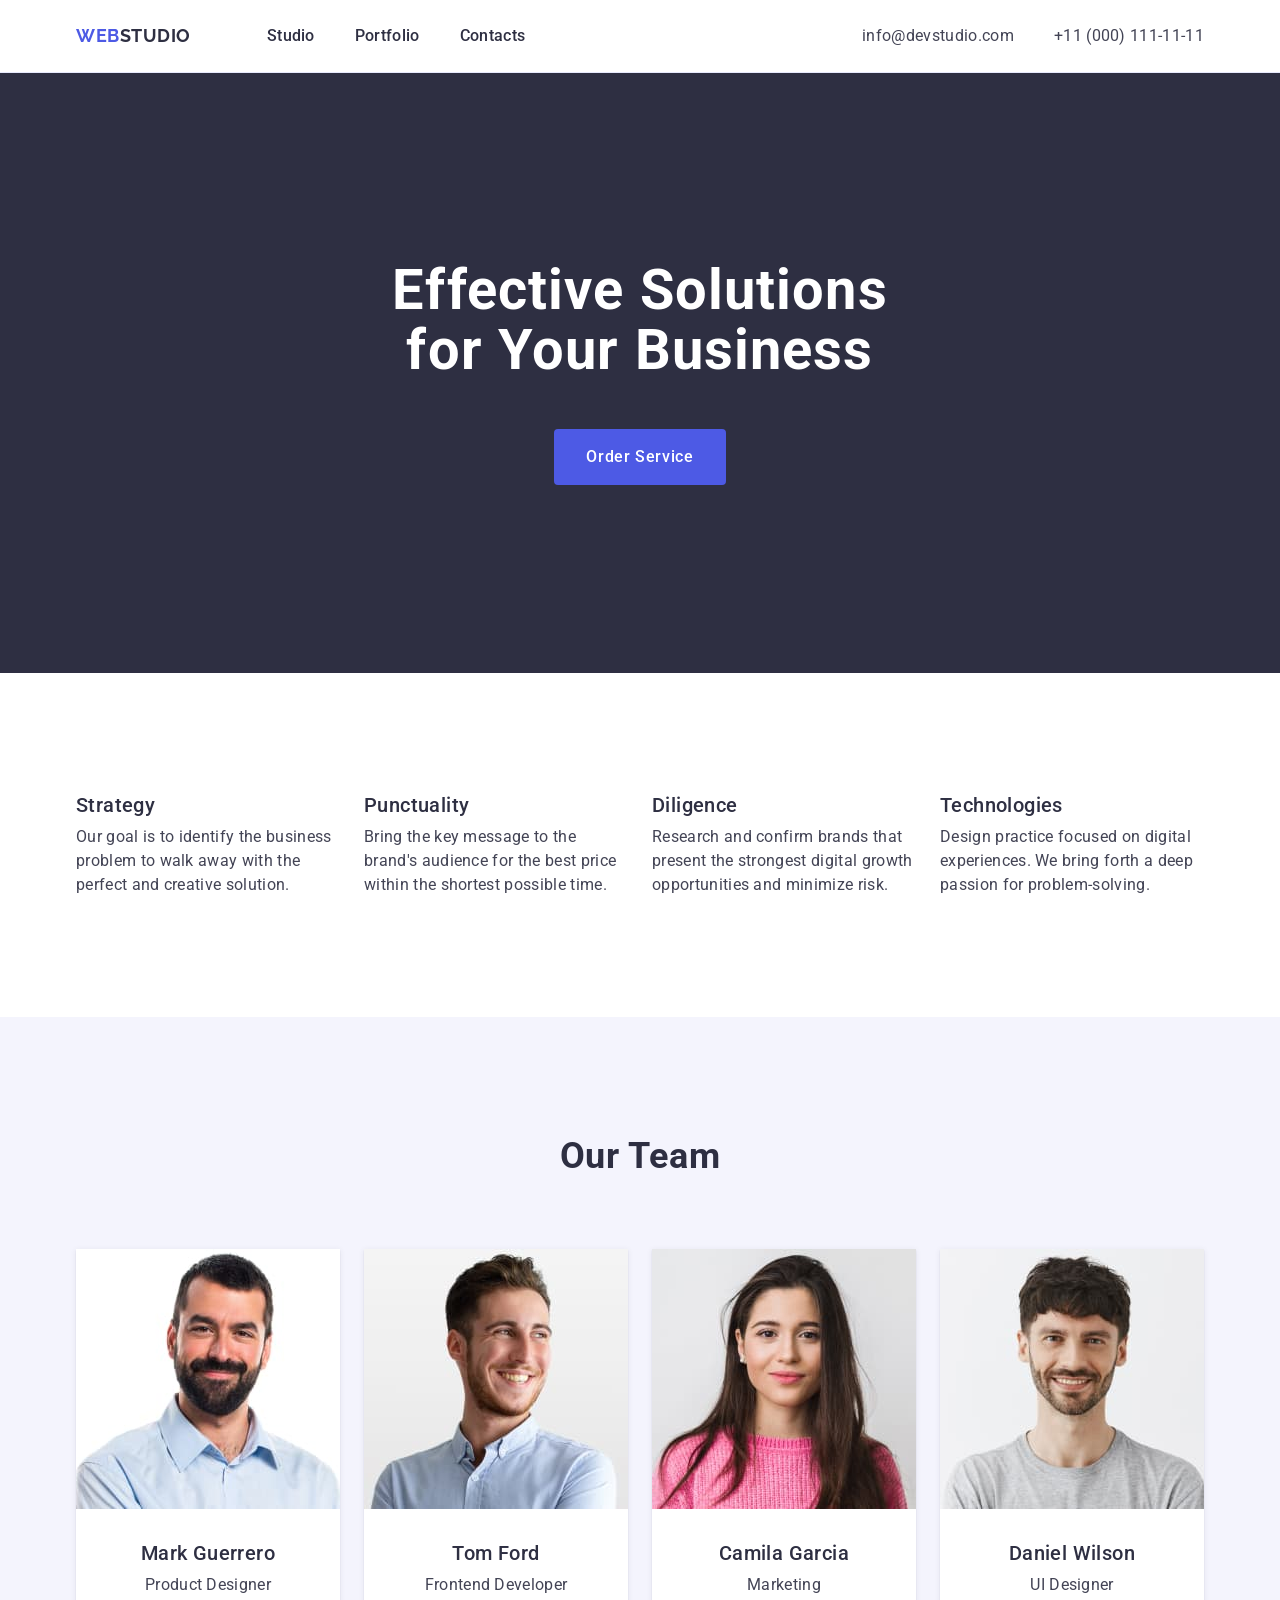
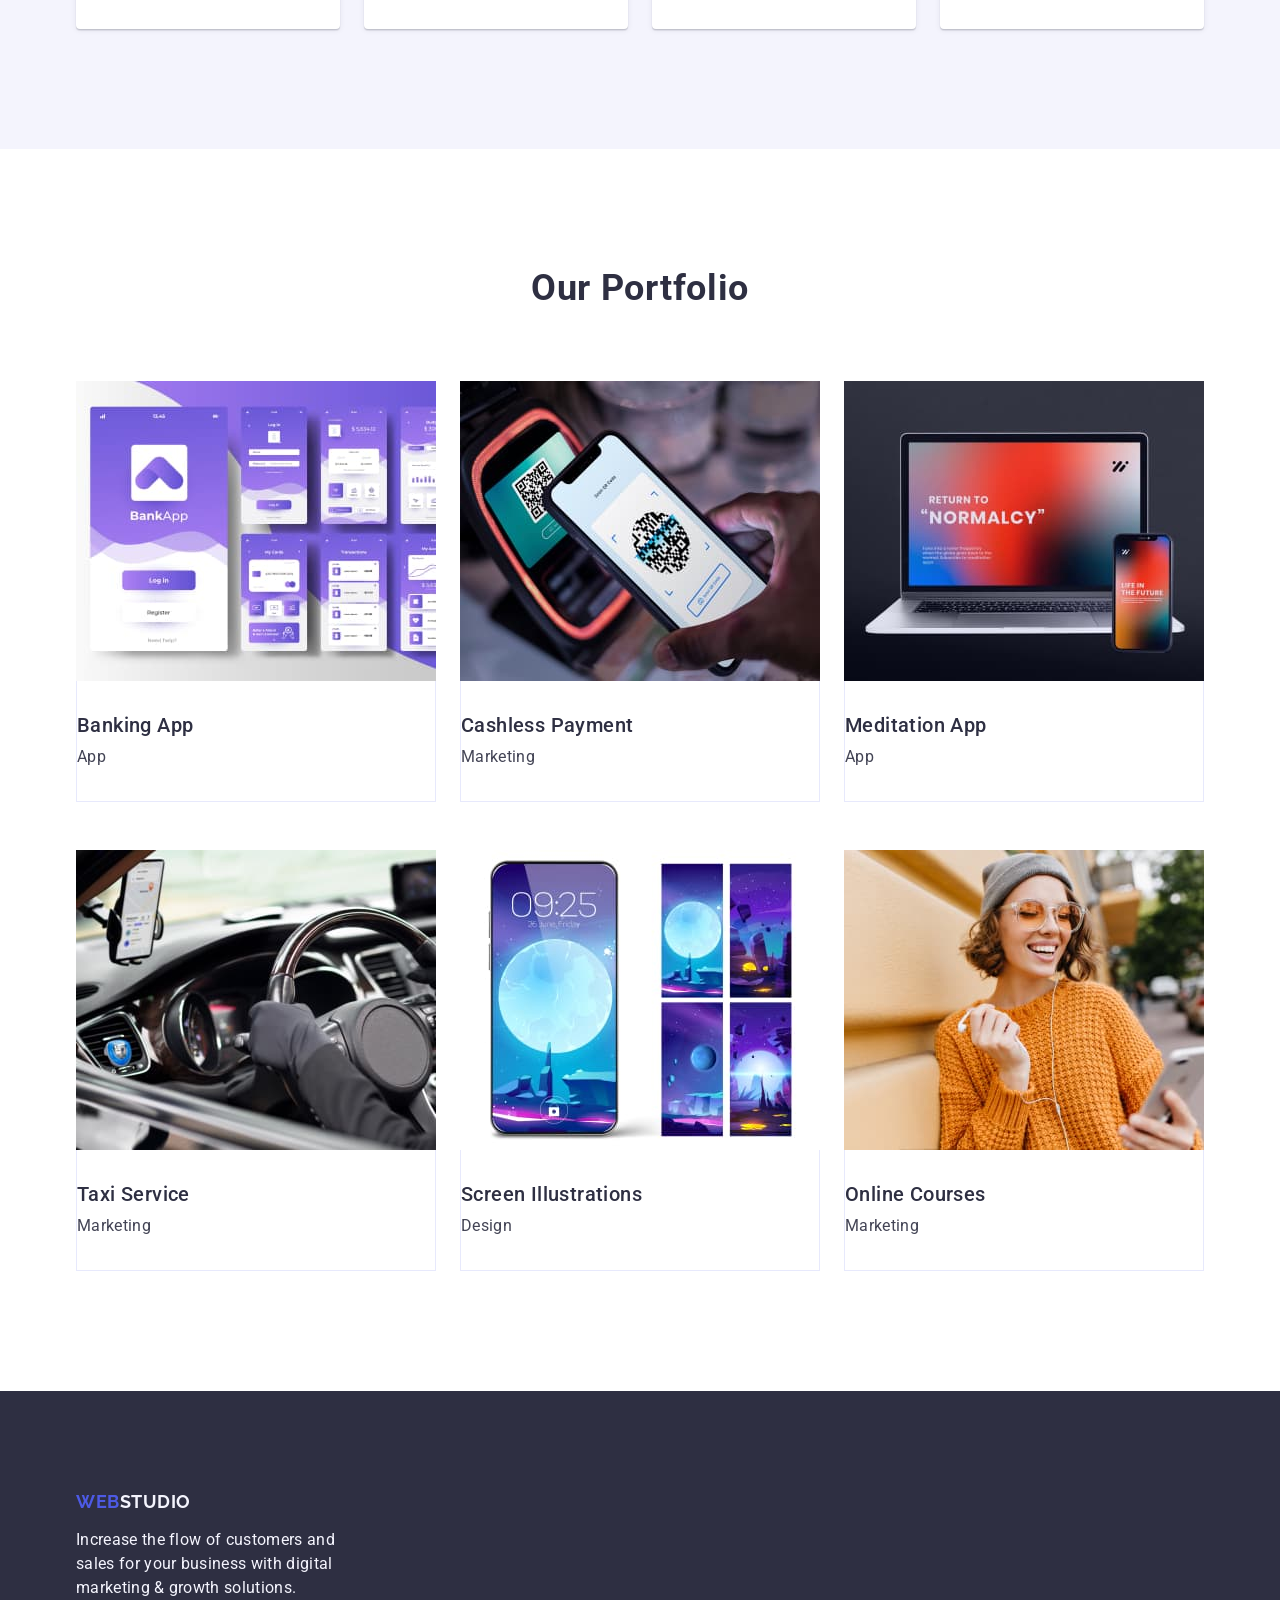
==== commit 2675e713: "add changes" ====
--- a/index.html
+++ b/index.html
@@ -50,7 +50,7 @@
       </section>
       <section class="section features">
         <div class="container">
-          <h2 class="title visually-hidden">Features</h2>
+          <h2 class="visually-hidden">Features</h2>
           <ul class="features-list">
             <li class="features-item">
               <h3 class="item-title">Strategy</h3>
--- a/css/styles.css
+++ b/css/styles.css
@@ -80,22 +80,19 @@
   align-items: center;
 }
 
-.page-nav,
+.nav-list {
+  display: flex;
+  gap: 40px;
+  font-weight: 500;
+  padding: 24px 0;
+}
+
+.nav-item .link {
+  color: #2e2f42;
+}
+
 .address-header {
   padding: 24px 0;
-}
-
-.nav-list {
-  display: flex;
-  gap: 40px;
-  font-weight: 500;
-}
-
-.nav-item .link {
-  color: #2e2f42;
-}
-
-.address-header {
   font-style: normal;
 }
 
@@ -116,13 +113,13 @@
 }
 
 .page-hero {
-  padding-top: 188px;
+  padding: 188px 0;
   background-color: #2e2f42;
   text-align: center;
 }
 
 .hero-title {
-  width: 496px;
+  max-width: 496px;
   margin: 0 auto 48px auto;
   font-weight: 700;
   font-size: 56px;
@@ -132,7 +129,11 @@
 }
 
 .hero-btn {
+  display: block;
+  margin: 0 auto;
   padding: 16px 32px;
+  min-width: 169px;
+  height: 56px;
   font-family: "Roboto", sans-serif;
   border: none;
   font-weight: 500;
@@ -201,13 +202,14 @@
 }
 
 .card-content {
-  padding: 32px 16px;
+  padding: 32px 0;
 }
 
 .portfolio-list {
   display: flex;
   flex-wrap: wrap;
   gap: 24px;
+  row-gap: 48px;
 }
 
 .portfolio-item {
@@ -226,6 +228,8 @@
 }
 
 .page-footer .page-logo {
+  display: inline-block;
+  margin-bottom: 16px;
   color: #4d5ae5;
 }
 
@@ -234,8 +238,7 @@
 }
 
 .footer-text {
-  margin-top: 16px;
-  width: 264px;
+  max-width: 264px;
   line-height: 1.5;
   color: #f4f4fd;
 }
